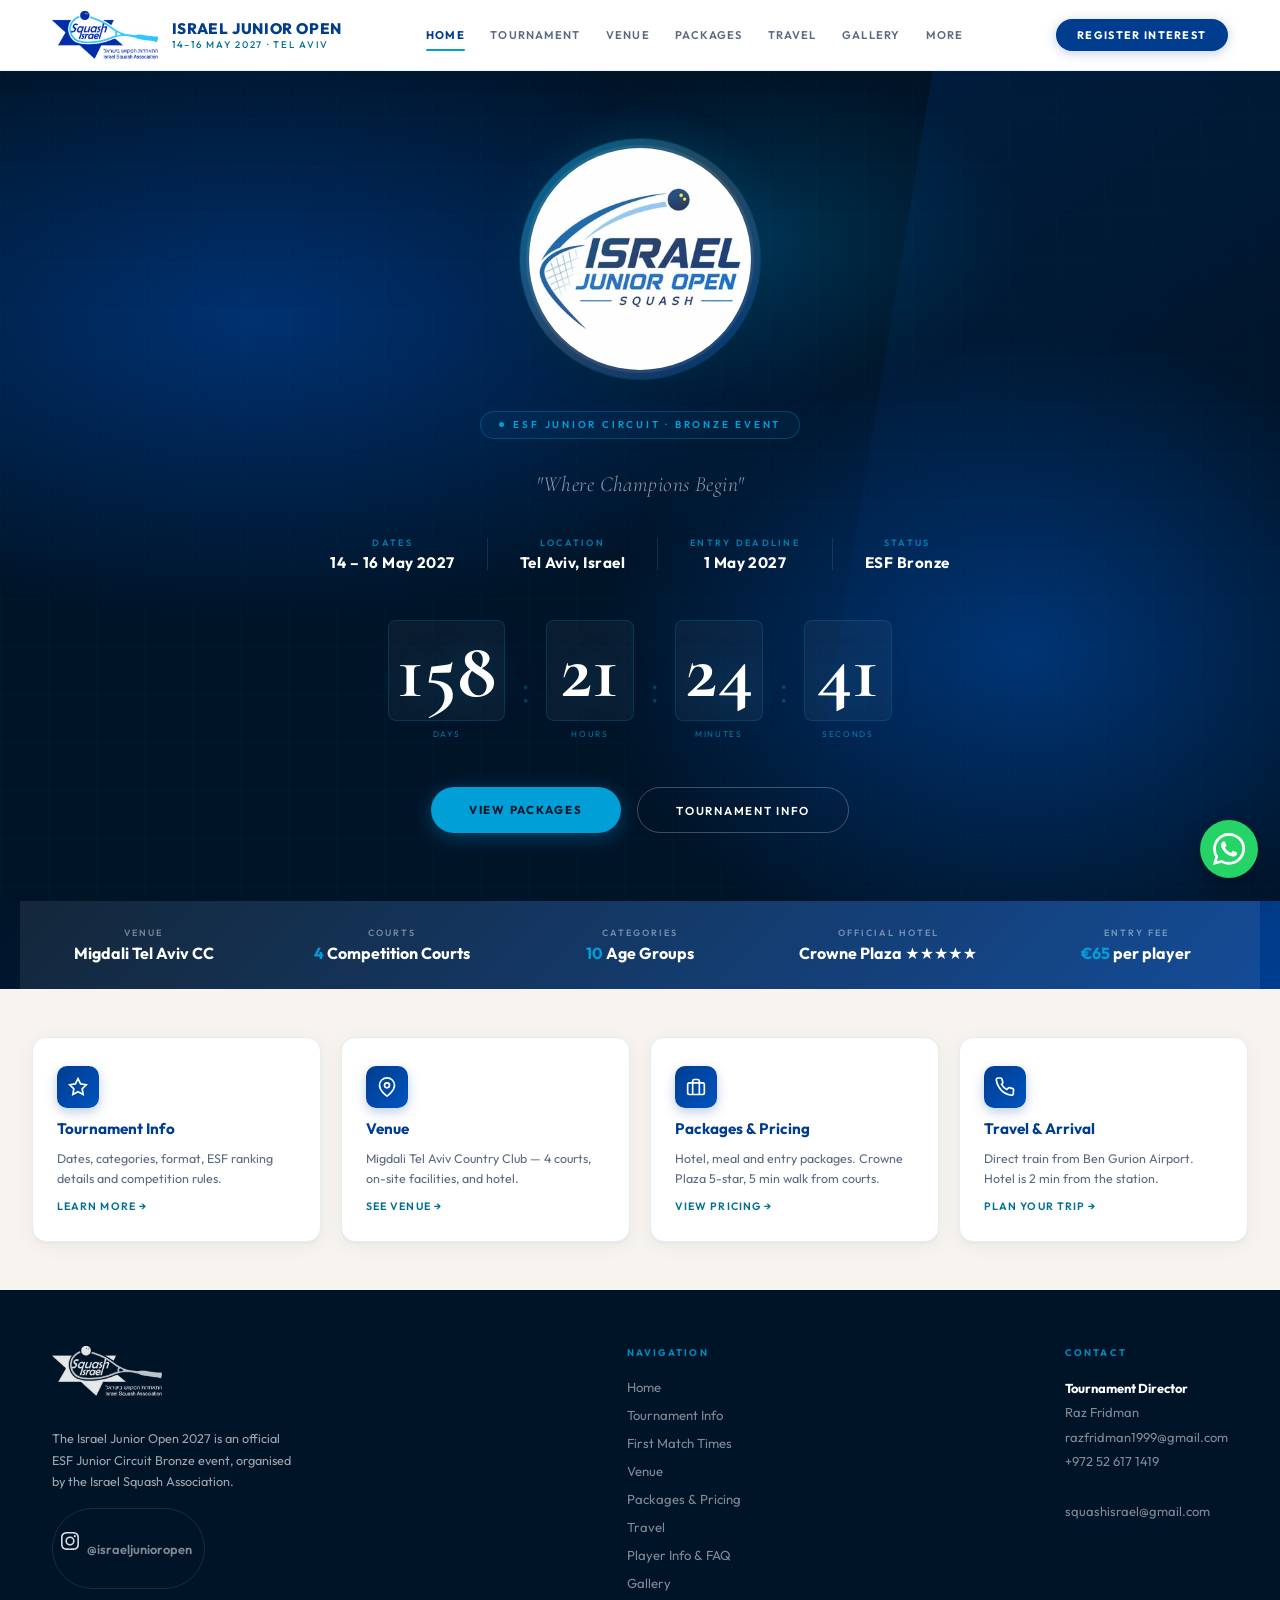
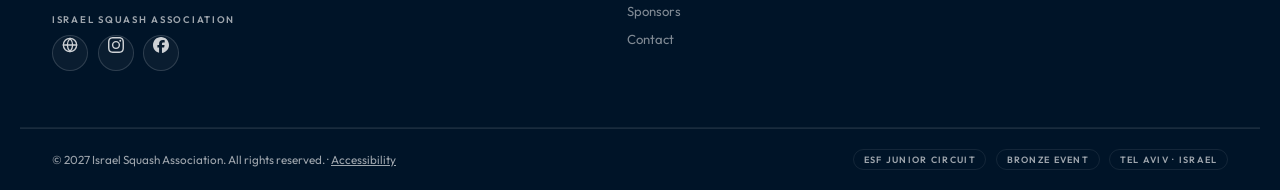
==== index.html @ e083917a "International SEO: canonical, hreflang, per-page meta descriptions, SportsEvent JSON-LD, clean sitem" ====
<!DOCTYPE html>
<html lang="en">
<head>
<meta charset="UTF-8">
<meta name="viewport" content="width=device-width, initial-scale=1.0">
<title>Israel Junior Open 2027 — ESF Junior Circuit Bronze · Tel Aviv</title>
<link rel="icon" href="favicon.ico" sizes="any">
<link rel="apple-touch-icon" href="img/apple-touch-icon.png">
<link rel="manifest" href="site.webmanifest">
<meta name="theme-color" content="#001428">
<meta property="og:type" content="website">
<meta property="og:title" content="Israel Junior Open 2027 — ESF Junior Circuit Bronze · Tel Aviv">
<meta property="og:description" content="Official website of the Israel Junior Open 2027, an ESF Junior Circuit Bronze event. 14-16 May 2027, Tel Aviv, Israel. 10 age categories, ESF Junior Circuit Bronze.">
<meta property="og:image" content="https://israeljunioropen.pages.dev/img/og-image.jpg">
<meta property="og:image:width" content="1200">
<meta property="og:image:height" content="630">
<meta name="twitter:image" content="https://israeljunioropen.pages.dev/img/og-image.jpg">
<meta property="og:url" content="https://israeljunioropen.pages.dev/">
<meta name="twitter:card" content="summary_large_image">
<meta name="description" content="Israel Junior Open 2027 - an ESF Junior Circuit Bronze squash tournament for boys and girls U11-U19, 14-16 May 2027 in Tel Aviv, Israel. Dates, venue, packages and travel info.">
<link rel="canonical" href="https://israeljunioropen.pages.dev/">
<link rel="alternate" hreflang="en" href="https://israeljunioropen.pages.dev/">
<link rel="alternate" hreflang="x-default" href="https://israeljunioropen.pages.dev/">
<link rel="stylesheet" href="css/style.css">
<script type="application/ld+json">
{
  "@context": "https://schema.org",
  "@type": "SportsEvent",
  "name": "Israel Junior Open 2027",
  "description": "ESF Junior Circuit Bronze junior squash tournament for boys and girls U11-U19.",
  "sport": "Squash",
  "startDate": "2027-05-14",
  "endDate": "2027-05-16",
  "eventStatus": "https://schema.org/EventScheduled",
  "eventAttendanceMode": "https://schema.org/OfflineEventAttendanceMode",
  "image": "https://israeljunioropen.pages.dev/img/og-image.jpg",
  "url": "https://israeljunioropen.pages.dev/",
  "location": {
    "@type": "Place",
    "name": "Migdali Tel Aviv Country Club",
    "address": {
      "@type": "PostalAddress",
      "streetAddress": "Nahalat Yitzhak St 18",
      "addressLocality": "Tel Aviv-Yafo",
      "addressCountry": "IL"
    }
  },
  "organizer": {
    "@type": "SportsOrganization",
    "name": "Israel Squash Association",
    "url": "https://www.squashisrael.co.il/"
  },
  "offers": {
    "@type": "Offer",
    "price": "65",
    "priceCurrency": "EUR",
    "availability": "https://schema.org/PreOrder",
    "url": "https://europeansquash.com/event/israel-junior-open-2027/"
  }
}
</script>
</head>
<body>

<header>
  <div class="header-inner">
    <a href="index.html" class="header-logo">
      <img src="img/logo.jpg" alt="Israel Squash Association">
      <div class="header-logo-text">
        <div class="name">Israel Junior Open</div>
        <div class="sub">14–16 May 2027 · Tel Aviv</div>
      </div>
    </a>
    <nav>
      <ul>
        <li><a href="index.html">Home</a></li>
        <li class="has-dropdown"><a href="tournament.html">Tournament</a>
          <ul>
            <li><a href="tournament.html">Tournament Info</a></li>
            <li><a href="schedule.html">First Match Times</a></li>
            <li><a href="playerinfo.html">Player Info & FAQ</a></li>
          </ul>
        </li>
        <li><a href="venue.html">Venue</a></li>
        <li><a href="packages.html">Packages</a></li>
        <li class="has-dropdown"><a href="travel.html">Travel</a>
          <ul>
            <li><a href="travel.html">Travel & Arrival</a></li>
            <li><a href="telaviv.html">About Tel Aviv</a></li>
          </ul>
        </li>
        <li><a href="gallery.html">Gallery</a></li>
        <li class="has-dropdown"><a href="contact.html">More</a>
          <ul>
            <li><a href="sponsors.html">Sponsors & Partners</a></li>
            <li><a href="contact.html">Contact</a></li>
          </ul>
        </li>
      </ul>
      <button class="nav-toggle" aria-label="Toggle navigation">
        <span></span><span></span><span></span>
      </button>
    </nav>
    <a href="contact.html" class="nav-cta">Register Interest</a>
  </div>
</header>

<!-- HERO -->
<section class="home-hero">
  <div class="home-hero-pattern"></div>
  <div class="home-hero-glow"></div>
  <div class="home-hero-content">
    <div class="hero-tournament-logo">
      <div class="hero-logo-ring">
        <img src="img/instagram-profile.jpg" alt="Israel Junior Open 2027" width="240" height="240">
      </div>
    </div>
    <h1 class="sr-only">Israel Junior Open 2027 — ESF Junior Circuit Bronze squash tournament, 14–16 May 2027, Tel Aviv</h1>
    <div class="home-hero-esf">ESF Junior Circuit · Bronze Event</div>
    <p class="home-hero-tagline">"Where Champions Begin"</p>

    <div class="home-hero-meta">
      <div class="hm-item">
        <span class="hm-label">Dates</span>
        <span class="hm-value">14 – 16 May 2027</span>
      </div>
      <div class="hm-div"></div>
      <div class="hm-item">
        <span class="hm-label">Location</span>
        <span class="hm-value">Tel Aviv, Israel</span>
      </div>
      <div class="hm-div"></div>
      <div class="hm-item">
        <span class="hm-label">Entry Deadline</span>
        <span class="hm-value">1 May 2027</span>
      </div>
      <div class="hm-div"></div>
      <div class="hm-item">
        <span class="hm-label">Status</span>
        <span class="hm-value">ESF Bronze</span>
      </div>
    </div>

    <div class="countdown" id="countdown">
      <div class="cd-unit"><span class="cd-num" id="cd-days">000</span><span class="cd-label">Days</span></div>
      <div class="cd-sep">:</div>
      <div class="cd-unit"><span class="cd-num" id="cd-hours">00</span><span class="cd-label">Hours</span></div>
      <div class="cd-sep">:</div>
      <div class="cd-unit"><span class="cd-num" id="cd-mins">00</span><span class="cd-label">Minutes</span></div>
      <div class="cd-sep">:</div>
      <div class="cd-unit"><span class="cd-num" id="cd-secs">00</span><span class="cd-label">Seconds</span></div>
    </div>

    <div class="home-hero-actions">
      <a href="packages.html" class="btn btn-primary">View Packages</a>
      <a href="tournament.html" class="btn btn-outline">Tournament Info</a>
    </div>

  </div>
</section>

<!-- INFO STRIP -->
<div class="home-strip">
  <div class="home-strip-inner">
    <div class="strip-item">
      <div class="strip-item-label">Venue</div>
      <div class="strip-item-value">Migdali Tel Aviv CC</div>
    </div>
    <div class="strip-item">
      <div class="strip-item-label">Courts</div>
      <div class="strip-item-value"><span class="accent">4</span> Competition Courts</div>
    </div>
    <div class="strip-item">
      <div class="strip-item-label">Categories</div>
      <div class="strip-item-value"><span class="accent">10</span> Age Groups</div>
    </div>
    <div class="strip-item">
      <div class="strip-item-label">Official Hotel</div>
      <div class="strip-item-value">Crowne Plaza ★★★★★</div>
    </div>
    <div class="strip-item">
      <div class="strip-item-label">Entry Fee</div>
      <div class="strip-item-value"><span class="accent">€65</span> per player</div>
    </div>
  </div>
</div>

<!-- QUICK LINKS -->
<div class="home-quicklinks">
  <div class="quicklinks-grid">
    <a href="tournament.html" class="ql-card">
      <div class="ql-icon">
        <svg viewBox="0 0 24 24" fill="none" stroke="currentColor" stroke-width="2"><path d="M12 2l3.09 6.26L22 9.27l-5 4.87 1.18 6.88L12 17.77l-6.18 3.25L7 14.14 2 9.27l6.91-1.01L12 2z"/></svg>
      </div>
      <div class="ql-title">Tournament Info</div>
      <div class="ql-desc">Dates, categories, format, ESF ranking details and competition rules.</div>
      <div class="ql-arrow">Learn more →</div>
    </a>
    <a href="venue.html" class="ql-card">
      <div class="ql-icon">
        <svg viewBox="0 0 24 24" fill="none" stroke="currentColor" stroke-width="2"><path d="M21 10c0 7-9 13-9 13s-9-6-9-13a9 9 0 0 1 18 0z"/><circle cx="12" cy="10" r="3"/></svg>
      </div>
      <div class="ql-title">Venue</div>
      <div class="ql-desc">Migdali Tel Aviv Country Club — 4 courts, on-site facilities, and hotel.</div>
      <div class="ql-arrow">See venue →</div>
    </a>
    <a href="packages.html" class="ql-card">
      <div class="ql-icon">
        <svg viewBox="0 0 24 24" fill="none" stroke="currentColor" stroke-width="2"><rect x="2" y="7" width="20" height="14" rx="2"/><path d="M16 21V5a2 2 0 0 0-2-2h-4a2 2 0 0 0-2 2v16"/></svg>
      </div>
      <div class="ql-title">Packages & Pricing</div>
      <div class="ql-desc">Hotel, meal and entry packages. Crowne Plaza 5-star, 5 min walk from courts.</div>
      <div class="ql-arrow">View pricing →</div>
    </a>
    <a href="travel.html" class="ql-card">
      <div class="ql-icon">
        <svg viewBox="0 0 24 24" fill="none" stroke="currentColor" stroke-width="2"><path d="M22 16.92v3a2 2 0 0 1-2.18 2 19.79 19.79 0 0 1-8.63-3.07A19.5 19.5 0 0 1 4.62 12 19.79 19.79 0 0 1 1.56 3.4 2 2 0 0 1 3.53 1.22h3a2 2 0 0 1 2 1.72c.127.96.361 1.903.7 2.81a2 2 0 0 1-.45 2.11L7.91 8.77a16 16 0 0 0 6.29 6.29l1.61-1.61a2 2 0 0 1 2.11-.45c.907.339 1.85.573 2.81.7A2 2 0 0 1 22 16.92z"/></svg>
      </div>
      <div class="ql-title">Travel & Arrival</div>
      <div class="ql-desc">Direct train from Ben Gurion Airport. Hotel is 2 min from the station.</div>
      <div class="ql-arrow">Plan your trip →</div>
    </a>
  </div>
</div>

<footer>
  <div class="footer-top">
    <div class="footer-brand">
      <div class="footer-logos">
        <img src="img/logo-white.png" alt="Israel Squash Association">
      </div>
      <p>The Israel Junior Open 2027 is an official ESF Junior Circuit Bronze event, organised by the Israel Squash Association.</p>
      <div class="footer-social">
        <a href="https://www.instagram.com/israeljunioropen/" target="_blank" rel="noopener" class="footer-social-link" aria-label="Israel Junior Open on Instagram">
          <img src="img/instagram.svg" alt="Instagram" width="18" height="18">
          @israeljunioropen
        </a>
      </div>
      <div class="footer-fed">
        <span class="footer-fed-label">Israel Squash Association</span>
        <div class="footer-fed-links">
          <a href="https://www.squashisrael.co.il/" target="_blank" rel="noopener" aria-label="Israel Squash Association website"><img src="img/globe.svg" alt="Website" width="16" height="16"></a>
          <a href="https://www.instagram.com/squashisrael/" target="_blank" rel="noopener" aria-label="Israel Squash Association on Instagram"><img src="img/instagram.svg" alt="Instagram" width="16" height="16"></a>
          <a href="https://www.facebook.com/IsraelSquashOfficial/" target="_blank" rel="noopener" aria-label="Israel Squash Association on Facebook"><img src="img/facebook.svg" alt="Facebook" width="16" height="16"></a>
        </div>
      </div>
    </div>
    <div class="footer-links">
      <h4>Navigation</h4>
      <ul>
        <li><a href="index.html">Home</a></li>
        <li><a href="tournament.html">Tournament Info</a></li>
        <li><a href="schedule.html">First Match Times</a></li>
        <li><a href="venue.html">Venue</a></li>
        <li><a href="packages.html">Packages & Pricing</a></li>
        <li><a href="travel.html">Travel</a></li>
        <li><a href="playerinfo.html">Player Info & FAQ</a></li>
        <li><a href="gallery.html">Gallery</a></li>
        <li><a href="sponsors.html">Sponsors</a></li>
        <li><a href="contact.html">Contact</a></li>
      </ul>
    </div>
    <div class="footer-contact">
      <h4>Contact</h4>
      <p>
        <strong style="color:#fff">Tournament Director</strong><br>
        Raz Fridman<br>
        <a href="mailto:razfridman1999@gmail.com">razfridman1999@gmail.com</a><br>
        <a href="tel:+972526171419">+972 52 617 1419</a><br><br>
        <a href="mailto:squashisrael@gmail.com">squashisrael@gmail.com</a>
      </p>
    </div>
  </div>
  <div class="footer-bottom" style="border-top:1px solid rgba(255,255,255,0.1);padding:1.25rem 2rem;display:flex;align-items:center;justify-content:space-between;flex-wrap:wrap;gap:1rem;">
    <div class="footer-copy">© 2027 Israel Squash Association. All rights reserved. · <a href="accessibility.html" style="color:inherit;text-decoration:underline;">Accessibility</a></div>
    <div class="footer-badges">
      <div class="footer-bdg">ESF Junior Circuit</div>
      <div class="footer-bdg">Bronze Event</div>
      <div class="footer-bdg">Tel Aviv · Israel</div>
    </div>
  </div>
</footer>

<script src="js/main.js"></script>
<a href="https://wa.me/972526171419?text=Hi!%20I%20have%20a%20question%20about%20the%20Israel%20Junior%20Open%202027" class="wa-float" target="_blank" rel="noopener" aria-label="Chat with us on WhatsApp">
  <img src="img/whatsapp.svg" alt="WhatsApp" width="32" height="32">
</a>
</body>
</html>
---- css/style.css ----
@import url('https://fonts.googleapis.com/css2?family=Cormorant+Garamond:ital,wght@0,300;0,400;0,600;0,700;1,300;1,400;1,600&family=Outfit:wght@300;400;500;600;700;800&display=swap');

/* Visually hidden but available to screen readers / search engines */
.sr-only { position: absolute; width: 1px; height: 1px; padding: 0; margin: -1px; overflow: hidden; clip: rect(0,0,0,0); white-space: nowrap; border: 0; }

/* Floating WhatsApp button */
.wa-float {
  position: fixed; bottom: 22px; right: 22px; z-index: 900;
  width: 58px; height: 58px; border-radius: 50%;
  background: #25D366;
  display: flex; align-items: center; justify-content: center;
  box-shadow: 0 6px 20px rgba(0,0,0,0.28), 0 0 0 0 rgba(37,211,102,0.6);
  animation: waPulse 2.4s ease-out infinite;
  transition: transform 0.2s ease, box-shadow 0.2s ease;
}
.wa-float:hover { transform: scale(1.08); animation-play-state: paused; box-shadow: 0 10px 28px rgba(0,0,0,0.35); }
.wa-float img { width: 32px; height: 32px; display: block; }
@keyframes waPulse {
  0%   { box-shadow: 0 6px 20px rgba(0,0,0,0.28), 0 0 0 0 rgba(37,211,102,0.55); }
  70%  { box-shadow: 0 6px 20px rgba(0,0,0,0.28), 0 0 0 16px rgba(37,211,102,0); }
  100% { box-shadow: 0 6px 20px rgba(0,0,0,0.28), 0 0 0 0 rgba(37,211,102,0); }
}
@media (max-width: 768px) {
  .wa-float { width: 52px; height: 52px; bottom: 16px; right: 16px; }
  .wa-float img { width: 28px; height: 28px; }
}
@media (prefers-reduced-motion: reduce) { .wa-float { animation: none; } }

:root {
  --navy:        #001428;
  --blue:        #003d8f;
  --blue-mid:    #0054c0;
  --blue-bright: #1a6fdc;
  --cyan:        #009fd8;
  --cyan-light:  #dff0fa;
  --cyan-pale:   #f0f8ff;
  --gold:        #c8951a;
  --gold-light:  #f5d88a;
  --white:       #ffffff;
  --cream:       #f7f4ef;
  --off-white:   #f3f6fb;
  --gray-light:  #e4ecf5;
  --gray:        #5b6a80;
  --text:        #0c1e38;
  --display:     'Cormorant Garamond', Georgia, serif;
  --ui:          'Outfit', system-ui, sans-serif;
}

*, *::before, *::after { box-sizing: border-box; margin: 0; padding: 0; }
html { scroll-behavior: smooth; font-size: 16px; }
body {
  font-family: var(--ui);
  background: var(--white);
  color: var(--text);
  overflow-x: hidden;
  -webkit-font-smoothing: antialiased;
}

/* ── HEADER / NAV ──────────────────────────────────────────────── */
header {
  position: sticky; top: 0; z-index: 100;
  background: rgba(255,255,255,0.92);
  backdrop-filter: blur(16px) saturate(180%);
  -webkit-backdrop-filter: blur(16px) saturate(180%);
  border-bottom: 1px solid rgba(0,61,143,0.08);
  box-shadow: 0 1px 0 rgba(0,61,143,0.06), 0 4px 24px rgba(0,20,40,0.06);
  transition: background 0.3s, box-shadow 0.3s;
}
header.scrolled {
  background: rgba(255,255,255,0.97);
  box-shadow: 0 1px 0 rgba(0,61,143,0.1), 0 8px 32px rgba(0,20,40,0.1);
}
.header-inner {
  max-width: 1240px; margin: 0 auto;
  padding: 0 2rem;
  display: flex; align-items: center; justify-content: space-between;
  height: 70px;
}
.header-logo {
  display: flex; align-items: center; gap: 0.875rem; text-decoration: none;
  transition: opacity 0.2s;
}
.header-logo:hover { opacity: 0.85; }
.header-logo img { height: 48px; width: auto; }
.header-logo-text .name {
  font-family: var(--ui);
  font-size: 0.95rem; font-weight: 800; letter-spacing: 0.04em;
  color: var(--blue); text-transform: uppercase; line-height: 1.15;
}
.header-logo-text .sub {
  font-size: 0.6rem; font-weight: 500; letter-spacing: 0.18em;
  color: var(--cyan); text-transform: uppercase;
}
nav ul {
  list-style: none; display: flex; gap: 0; align-items: center;
}
nav ul li a {
  display: block; position: relative;
  font-size: 0.7rem; font-weight: 600; letter-spacing: 0.1em;
  text-transform: uppercase; text-decoration: none;
  color: var(--gray); padding: 0.5rem 0.8rem;
  transition: color 0.2s;
}
nav ul li a::after {
  content: ''; position: absolute; bottom: -1px; left: 0.8rem; right: 0.8rem;
  height: 2px; background: var(--cyan); border-radius: 2px;
  transform: scaleX(0); transform-origin: center; transition: transform 0.25s ease;
}
nav ul li a:hover { color: var(--blue); }
nav ul li a:hover::after, nav ul li a.active::after { transform: scaleX(1); }
nav ul li a.active { color: var(--blue); font-weight: 700; }

.nav-cta {
  font-size: 0.68rem; font-weight: 700; letter-spacing: 0.12em;
  text-transform: uppercase; text-decoration: none;
  background: var(--blue); color: var(--white);
  padding: 0.55rem 1.35rem; border-radius: 100px;
  transition: background 0.2s, transform 0.15s, box-shadow 0.2s;
  box-shadow: 0 2px 12px rgba(0,61,143,0.25);
  white-space: nowrap; margin-left: 0.5rem;
}
.nav-cta:hover {
  background: var(--blue-mid);
  transform: translateY(-1px);
  box-shadow: 0 4px 18px rgba(0,61,143,0.35);
}

/* Dropdown nav */
nav ul li { position: relative; }
nav ul li:hover > ul, nav ul li:focus-within > ul { display: flex; }
nav ul li > ul {
  display: none; flex-direction: column; gap: 0;
  position: absolute; top: 100%; left: 0; min-width: 220px;
  background: var(--white);
  box-shadow: 0 8px 40px rgba(0,20,40,0.14), 0 1px 0 rgba(0,61,143,0.06);
  border-radius: 10px; border-top: 3px solid var(--cyan);
  z-index: 200; padding: 0.5rem 0;
  margin-top: 8px;
  animation: dropIn 0.18s ease both;
}
/* Invisible bridge keeps :hover continuous across the 8px visual gap */
.has-dropdown > a::before {
  content: ''; position: absolute; left: 0; right: 0; top: 100%;
  height: 10px;
}
@keyframes dropIn {
  from { opacity: 0; transform: translateY(-6px); }
  to   { opacity: 1; transform: translateY(0); }
}
nav ul li > ul li a {
  display: block; padding: 0.65rem 1.25rem; font-size: 0.73rem;
  border-radius: 0; white-space: nowrap; color: var(--gray);
  letter-spacing: 0.05em;
}
nav ul li > ul li a::after { display: none; }
nav ul li > ul li a:hover { background: var(--cyan-pale); color: var(--blue); }
.has-dropdown > a::after { content: ' ▾'; font-size: 0.55rem; opacity: 0.7; }

/* Mobile nav toggle */
.nav-toggle { display: none; cursor: pointer; flex-direction: column; gap: 5px; padding: 4px; }
.nav-toggle span { display: block; width: 22px; height: 2px; background: var(--blue); border-radius: 2px; transition: all 0.3s; }

/* ── PAGE HERO ──────────────────────────────────────────────────── */
.page-hero {
  background: linear-gradient(140deg, var(--navy) 0%, var(--blue) 55%, var(--blue-mid) 100%);
  padding: 3.5rem 2rem 3rem;
  position: relative; overflow: hidden;
}
.page-hero::before {
  content: '';
  position: absolute; top: -60%; right: -5%;
  width: 700px; height: 700px; border-radius: 50%;
  background: radial-gradient(circle, rgba(0,159,216,0.14) 0%, transparent 65%);
  pointer-events: none;
}
.page-hero::after {
  content: '';
  position: absolute; bottom: 0; left: 0; right: 0;
  height: 3px;
  background: linear-gradient(90deg, transparent, var(--cyan), rgba(255,255,255,0.4), var(--cyan), transparent);
}
.page-hero-inner {
  max-width: 1240px; margin: 0 auto;
  display: flex; align-items: flex-end; justify-content: space-between;
  gap: 2rem; flex-wrap: wrap;
}
.page-hero-eyebrow {
  font-size: 0.62rem; font-weight: 600; letter-spacing: 0.3em;
  text-transform: uppercase; color: var(--cyan);
  margin-bottom: 0.6rem;
  display: flex; align-items: center; gap: 0.6rem; opacity: 0.9;
}
.page-hero-eyebrow::before { content: ''; width: 18px; height: 1px; background: var(--cyan); }
.page-hero h1 {
  font-family: var(--display);
  font-size: clamp(2.2rem, 4.5vw, 3.4rem);
  font-weight: 700; color: var(--white); line-height: 1.05; letter-spacing: -0.01em;
}
.page-hero-meta { display: flex; gap: 0.75rem; flex-wrap: wrap; }
.page-hero-badge {
  background: rgba(255,255,255,0.1); border: 1px solid rgba(255,255,255,0.18);
  padding: 0.35rem 0.85rem; color: rgba(255,255,255,0.82);
  font-size: 0.7rem; font-weight: 500; letter-spacing: 0.06em;
  border-radius: 100px; backdrop-filter: blur(6px);
}
.page-hero-badge strong { color: var(--white); font-weight: 700; }

/* ── HOME HERO ──────────────────────────────────────────────────── */
.home-hero {
  min-height: calc(100vh - 70px);
  background: var(--navy);
  display: flex; align-items: center; justify-content: center;
  position: relative; overflow: hidden; text-align: center;
}

/* Mesh gradient background */
.home-hero::before {
  content: '';
  position: absolute; inset: 0;
  background:
    radial-gradient(ellipse 80% 60% at 20% 30%, rgba(0,61,143,0.7) 0%, transparent 60%),
    radial-gradient(ellipse 60% 70% at 80% 70%, rgba(0,84,192,0.5) 0%, transparent 55%),
    radial-gradient(ellipse 40% 40% at 60% 20%, rgba(0,159,216,0.2) 0%, transparent 50%);
  pointer-events: none;
}

.home-hero-pattern {
  position: absolute; inset: 0; opacity: 0.025;
  background-image:
    linear-gradient(rgba(0,159,216,1) 1px, transparent 1px),
    linear-gradient(90deg, rgba(0,159,216,1) 1px, transparent 1px);
  background-size: 48px 48px;
}

/* Diagonal accent */
.home-hero-glow {
  position: absolute; top: -20%; right: -10%;
  width: 50vw; height: 140%;
  background: linear-gradient(145deg, rgba(0,84,192,0.2) 0%, transparent 60%);
  clip-path: polygon(30% 0%, 100% 0%, 100% 100%, 0% 100%);
  pointer-events: none;
}

.home-hero-content {
  position: relative; z-index: 2; padding: 2rem;
  animation: heroReveal 1s cubic-bezier(0.16,1,0.3,1) both;
}
@keyframes heroReveal {
  from { opacity: 0; transform: translateY(32px); }
  to   { opacity: 1; transform: translateY(0); }
}

.home-hero-esf {
  display: inline-flex; align-items: center; gap: 0.6rem;
  font-size: 0.62rem; font-weight: 600; letter-spacing: 0.28em; text-transform: uppercase;
  color: var(--cyan); border: 1px solid rgba(0,159,216,0.3);
  padding: 0.4rem 1.1rem; border-radius: 100px; margin-bottom: 2rem;
  background: rgba(0,159,216,0.06);
}
.home-hero-esf::before { content: ''; width: 5px; height: 5px; border-radius: 50%; background: var(--cyan); }

.home-hero h1 {
  font-family: var(--display);
  font-size: clamp(3.5rem, 10vw, 8rem);
  font-weight: 700; color: var(--white);
  line-height: 0.92; letter-spacing: -0.02em;
  margin-bottom: 0.4rem;
}
.home-hero h1 em { color: var(--cyan); font-style: italic; }

.home-hero-year {
  font-family: var(--ui);
  font-size: clamp(0.9rem, 2vw, 1.1rem); font-weight: 300;
  letter-spacing: 0.55em; color: rgba(255,255,255,0.28);
  text-transform: uppercase; margin-bottom: 1.25rem;
}

.home-hero-tagline {
  font-family: var(--display);
  font-size: clamp(1rem, 2.2vw, 1.35rem);
  font-style: italic; font-weight: 300;
  color: rgba(255,255,255,0.55); margin-bottom: 2.5rem;
  letter-spacing: 0.02em;
}

.home-hero-meta {
  display: flex; align-items: center; justify-content: center;
  gap: 2rem; flex-wrap: wrap; margin-bottom: 3rem;
}
.hm-item { text-align: center; }
.hm-label {
  font-size: 0.57rem; font-weight: 600; letter-spacing: 0.25em; text-transform: uppercase;
  color: var(--cyan); opacity: 0.75; display: block; margin-bottom: 0.3rem;
}
.hm-value {
  font-family: var(--ui); font-size: 0.95rem; font-weight: 700;
  color: var(--white); letter-spacing: 0.03em;
}
.hm-div { width: 1px; height: 32px; background: rgba(255,255,255,0.1); }

/* Countdown */
.countdown {
  display: flex; gap: 1rem; justify-content: center; margin-bottom: 3rem; align-items: flex-end;
}
.cd-unit { text-align: center; }
.cd-num {
  font-family: var(--display);
  font-size: clamp(3rem, 7vw, 5rem);
  font-weight: 700; color: var(--white); line-height: 1;
  background: rgba(255,255,255,0.04);
  border: 1px solid rgba(0,159,216,0.2);
  border-radius: 8px;
  min-width: 88px; padding: 0.6rem 0.5rem;
  display: block;
  text-shadow: 0 0 40px rgba(0,159,216,0.3);
}
.cd-label {
  font-size: 0.52rem; letter-spacing: 0.2em; text-transform: uppercase;
  color: var(--cyan); margin-top: 0.5rem; opacity: 0.7; display: block;
}
.cd-sep {
  font-family: var(--display); font-size: 3rem; font-weight: 300;
  color: rgba(0,159,216,0.3); padding-bottom: 1.8rem; line-height: 1;
}
.home-hero-actions {
  display: flex; gap: 1rem; justify-content: center; flex-wrap: wrap;
}

/* ── BUTTONS ─────────────────────────────────────────────────────── */
.btn { display: inline-block; text-decoration: none; transition: all 0.22s; position: relative; overflow: hidden; }

.btn-primary {
  font-size: 0.72rem; font-weight: 700; letter-spacing: 0.15em; text-transform: uppercase;
  background: var(--cyan); color: var(--navy);
  padding: 0.9rem 2.4rem; border-radius: 100px;
  box-shadow: 0 4px 20px rgba(0,159,216,0.35);
}
.btn-primary::before {
  content: ''; position: absolute; inset: 0; border-radius: 100px;
  background: rgba(255,255,255,0.15);
  transform: scaleX(0); transform-origin: left; transition: transform 0.25s ease;
}
.btn-primary:hover { transform: translateY(-2px); box-shadow: 0 8px 28px rgba(0,159,216,0.45); }
.btn-primary:hover::before { transform: scaleX(1); }

.btn-outline {
  font-size: 0.72rem; font-weight: 600; letter-spacing: 0.15em; text-transform: uppercase;
  border: 1.5px solid rgba(255,255,255,0.25); color: var(--white);
  padding: 0.9rem 2.4rem; border-radius: 100px;
  backdrop-filter: blur(4px);
}
.btn-outline:hover { border-color: var(--cyan); color: var(--cyan); transform: translateY(-2px); }

/* ── HOME STRIPS ─────────────────────────────────────────────────── */
.home-quicklinks {
  background: var(--cream); padding: 3rem 2rem;
}
.quicklinks-grid {
  max-width: 1240px; margin: 0 auto;
  display: grid; grid-template-columns: repeat(4, 1fr); gap: 1.25rem;
}
.ql-card {
  background: var(--white); padding: 1.75rem 1.5rem;
  text-decoration: none; border-radius: 14px;
  border: 1px solid var(--gray-light);
  box-shadow: 0 2px 0 rgba(0,61,143,0.03), 0 4px 20px rgba(0,20,40,0.05);
  transition: all 0.25s;
  display: flex; flex-direction: column; gap: 0.7rem;
  position: relative; overflow: hidden;
}
.ql-card::before {
  content: '';
  position: absolute; top: 0; left: 0; right: 0; height: 3px;
  background: linear-gradient(90deg, var(--cyan), var(--blue-bright));
  transform: scaleX(0); transform-origin: left; transition: transform 0.3s ease;
}
.ql-card:hover {
  transform: translateY(-4px);
  box-shadow: 0 16px 40px rgba(0,20,40,0.1), 0 1px 0 rgba(0,61,143,0.06);
  border-color: var(--cyan-light);
}
.ql-card:hover::before { transform: scaleX(1); }
.ql-icon {
  width: 42px; height: 42px;
  background: linear-gradient(135deg, var(--blue), var(--blue-mid));
  color: var(--white); display: flex; align-items: center; justify-content: center;
  border-radius: 10px;
  box-shadow: 0 4px 12px rgba(0,61,143,0.25);
}
.ql-icon svg { width: 20px; height: 20px; }
.ql-title { font-family: var(--ui); font-size: 0.95rem; font-weight: 700; color: var(--blue); }
.ql-desc { font-size: 0.78rem; font-weight: 400; color: var(--gray); line-height: 1.55; }
.ql-arrow { font-size: 0.67rem; font-weight: 600; letter-spacing: 0.1em; color: var(--cyan); text-transform: uppercase; margin-top: auto; }

.home-strip {
  background: linear-gradient(135deg, var(--navy) 0%, var(--blue) 100%);
  padding: 0;
}
.home-strip-inner {
  max-width: 1240px; margin: 0 auto;
  display: grid; grid-template-columns: repeat(5, 1fr);
  gap: 1px; background: rgba(255,255,255,0.08);
}
.strip-item {
  background: transparent; padding: 1.6rem 1.5rem; text-align: center;
  transition: background 0.2s;
}
.strip-item:hover { background: rgba(255,255,255,0.04); }
.strip-item-label {
  font-size: 0.57rem; font-weight: 600; letter-spacing: 0.22em; text-transform: uppercase;
  color: rgba(255,255,255,0.42); margin-bottom: 0.35rem;
}
.strip-item-value {
  font-family: var(--ui); font-size: 1rem; font-weight: 700; color: var(--white);
}
.strip-item-value .accent { color: var(--cyan); }

/* ── MAIN CONTENT ─────────────────────────────────────────────────── */
main { min-height: 60vh; }
.content-wrap {
  max-width: 1240px; margin: 0 auto; padding: 4.5rem 2rem;
}
.section-divider {
  border: none; border-top: 1px solid var(--gray-light); margin: 3.5rem 0;
}

.sec-header { margin-bottom: 2.5rem; }
.sec-eyebrow {
  font-size: 0.62rem; font-weight: 700; letter-spacing: 0.3em; text-transform: uppercase;
  color: var(--cyan); margin-bottom: 0.5rem;
  display: flex; align-items: center; gap: 0.6rem;
}
.sec-eyebrow::before { content: ''; width: 16px; height: 2px; background: var(--cyan); border-radius: 2px; }
.sec-title {
  font-family: var(--display);
  font-size: clamp(1.8rem, 3.5vw, 2.6rem); font-weight: 700;
  color: var(--blue); line-height: 1.1; letter-spacing: -0.01em;
}
.sec-subtitle {
  margin-top: 0.6rem; font-size: 0.88rem; font-weight: 400;
  color: var(--gray); line-height: 1.75; max-width: 560px;
}

/* ── CARDS ────────────────────────────────────────────────────────── */
.cards-grid { display: grid; gap: 1.25rem; }
.cards-grid-2 { grid-template-columns: repeat(2, 1fr); }
.cards-grid-3 { grid-template-columns: repeat(3, 1fr); }
.cards-grid-4 { grid-template-columns: repeat(4, 1fr); }

.card {
  background: var(--white); border-radius: 14px;
  border: 1px solid var(--gray-light);
  padding: 1.75rem;
  box-shadow: 0 2px 0 rgba(0,61,143,0.02), 0 4px 16px rgba(0,20,40,0.05);
  transition: all 0.25s;
  position: relative; overflow: hidden;
}
.card::after {
  content: '';
  position: absolute; top: 0; right: 0;
  width: 60px; height: 60px;
  background: radial-gradient(circle at top right, rgba(0,159,216,0.07), transparent 70%);
  pointer-events: none;
}
.card:hover {
  box-shadow: 0 12px 32px rgba(0,20,40,0.1);
  transform: translateY(-3px);
  border-color: var(--cyan-light);
}
.card-icon {
  width: 44px; height: 44px; border-radius: 10px;
  background: linear-gradient(135deg, var(--blue), var(--blue-mid));
  color: var(--white);
  display: flex; align-items: center; justify-content: center;
  margin-bottom: 1rem;
  box-shadow: 0 4px 14px rgba(0,61,143,0.25);
}
.card-icon svg { width: 21px; height: 21px; }
.card-label {
  font-size: 0.6rem; font-weight: 700; letter-spacing: 0.22em; text-transform: uppercase;
  color: var(--cyan); margin-bottom: 0.3rem;
}
.card-title {
  font-family: var(--ui); font-size: 1.15rem; font-weight: 700; color: var(--blue);
}
.card-value { font-size: 0.87rem; color: var(--text); line-height: 1.65; margin-top: 0.3rem; }
.card-sub { font-size: 0.76rem; color: var(--gray); margin-top: 0.3rem; }

/* Fact list */
.fact-list { display: flex; flex-direction: column; gap: 1.25rem; }
.fact-item {
  display: flex; gap: 1rem; align-items: flex-start;
  padding-bottom: 1.25rem; border-bottom: 1px solid var(--gray-light);
  transition: background 0.15s;
}
.fact-item:last-child { border-bottom: none; }
.fact-icon {
  width: 38px; height: 38px; flex-shrink: 0; border-radius: 9px;
  background: var(--cyan-light); color: var(--blue);
  display: flex; align-items: center; justify-content: center;
}
.fact-icon svg { width: 17px; height: 17px; }
.fact-label {
  font-size: 0.59rem; font-weight: 700; letter-spacing: 0.22em; text-transform: uppercase;
  color: var(--cyan); margin-bottom: 0.2rem;
}
.fact-value { font-size: 0.875rem; color: var(--text); line-height: 1.5; }

.two-col { display: grid; grid-template-columns: 1fr 1fr; gap: 4rem; align-items: start; }
.three-col { display: grid; grid-template-columns: repeat(3, 1fr); gap: 2rem; }

/* ── CATEGORIES ──────────────────────────────────────────────────── */
.categories-wrap { margin-top: 2.5rem; }
.categories-label {
  font-family: var(--ui); font-size: 1rem; font-weight: 700;
  color: var(--blue); margin-bottom: 0.875rem;
}
.categories-grid { display: grid; grid-template-columns: repeat(5, 1fr); gap: 0.6rem; }
.cat-chip {
  background: var(--blue); color: var(--white);
  font-family: var(--ui); font-size: 0.82rem; font-weight: 600;
  padding: 0.7rem 0.6rem; text-align: center; border-radius: 8px;
  border-left: 3px solid var(--cyan);
  transition: all 0.2s;
  letter-spacing: 0.02em;
}
.cat-chip:hover { background: var(--blue-mid); transform: translateY(-2px); }
.cat-chip.girls { background: var(--blue-mid); border-left-color: #5dc8f5; }
.cat-chip.girls:hover { background: var(--blue-bright); }

/* ── PACKAGES ─────────────────────────────────────────────────────── */
.entry-banner {
  background: linear-gradient(135deg, var(--navy) 0%, var(--blue) 60%, var(--blue-mid) 100%);
  border-radius: 14px; padding: 2rem 2.5rem;
  display: flex; align-items: center; justify-content: space-between;
  gap: 2rem; flex-wrap: wrap; margin-bottom: 2.5rem;
  box-shadow: 0 8px 32px rgba(0,20,40,0.2);
}
.eb-label {
  font-size: 0.62rem; font-weight: 700; letter-spacing: 0.25em; text-transform: uppercase;
  color: var(--cyan); margin-bottom: 0.4rem;
}
.eb-title { font-family: var(--display); font-size: 1.5rem; font-weight: 700; color: var(--white); }
.eb-desc { font-size: 0.8rem; color: rgba(255,255,255,0.55); margin-top: 0.25rem; line-height: 1.6; }
.eb-price {
  font-family: var(--display); font-size: 3.2rem; font-weight: 700;
  color: var(--white); text-align: right; white-space: nowrap; line-height: 1;
}
.eb-price sup { font-size: 1.2rem; font-weight: 500; color: var(--cyan); }

.pkg-grid { display: grid; grid-template-columns: repeat(4, 1fr); gap: 1.1rem; margin-bottom: 1.1rem; }
.pkg-card {
  background: var(--off-white); border-radius: 14px;
  border: 1.5px solid var(--gray-light); padding: 1.75rem 1.5rem;
  display: flex; flex-direction: column; transition: all 0.25s;
  position: relative;
}
.pkg-card:hover {
  border-color: var(--cyan); box-shadow: 0 12px 32px rgba(0,159,216,0.12);
  transform: translateY(-3px);
}
.pkg-card.featured { background: var(--white); border-color: var(--cyan); box-shadow: 0 6px 24px rgba(0,159,216,0.14); }
.pkg-badge {
  position: absolute; top: -12px; left: 50%; transform: translateX(-50%);
  background: linear-gradient(90deg, var(--cyan), var(--blue-bright)); color: var(--white);
  font-size: 0.58rem; font-weight: 700; letter-spacing: 0.15em; text-transform: uppercase;
  padding: 0.22rem 0.85rem; border-radius: 100px; white-space: nowrap;
  box-shadow: 0 2px 10px rgba(0,159,216,0.35);
}
.pkg-type {
  font-size: 0.58rem; font-weight: 700; letter-spacing: 0.25em; text-transform: uppercase;
  color: var(--cyan); margin-bottom: 0.3rem;
}
.pkg-name {
  font-family: var(--ui); font-size: 1.05rem; font-weight: 800; color: var(--blue);
  margin-bottom: 0.25rem;
}
.pkg-nights { font-size: 0.78rem; color: var(--gray); margin-bottom: 1.25rem; flex: 1; }
.pkg-price {
  font-family: var(--display); font-size: 2.8rem; font-weight: 700;
  color: var(--blue); line-height: 1;
}
.pkg-price sup { font-size: 1rem; font-weight: 500; color: var(--cyan); }
.pkg-per { font-size: 0.7rem; color: var(--gray); margin-bottom: 1.25rem; }
.pkg-includes {
  padding-top: 1.1rem; border-top: 1px solid var(--gray-light);
  font-size: 0.77rem; color: var(--gray); line-height: 1.9;
}
.pkg-includes span { display: block; }
.pkg-includes span::before { content: '✓ '; color: var(--cyan); font-weight: 700; }

.meal-row {
  background: var(--cyan-pale); border: 1.5px solid var(--cyan-light);
  border-radius: 14px; padding: 1.5rem 2rem;
  display: flex; align-items: center; justify-content: space-between; gap: 2rem; flex-wrap: wrap;
  margin-bottom: 1.1rem;
}
.mr-label { font-size: 0.59rem; font-weight: 700; letter-spacing: 0.25em; text-transform: uppercase; color: var(--cyan); margin-bottom: 0.25rem; }
.mr-title { font-family: var(--ui); font-size: 1.05rem; font-weight: 700; color: var(--blue); }
.mr-desc { font-size: 0.8rem; color: var(--gray); margin-top: 0.2rem; }
.mr-price { font-family: var(--display); font-size: 2.4rem; font-weight: 700; color: var(--blue); white-space: nowrap; line-height: 1; }
.mr-price sup { font-size: 0.9rem; color: var(--cyan); font-weight: 500; }

.extras-row {
  background: var(--off-white); border-radius: 10px;
  padding: 1.1rem 1.75rem; display: flex; gap: 2.5rem; flex-wrap: wrap;
  border: 1px solid var(--gray-light);
}
.extra-item { font-size: 0.83rem; color: var(--gray); }
.extra-item strong { color: var(--blue); font-weight: 600; }

.pkg-note {
  margin-top: 1.5rem; font-size: 0.76rem; color: var(--gray); font-style: italic; line-height: 1.7;
  padding: 1rem 1.25rem; border-left: 3px solid var(--cyan-light);
  background: var(--cyan-pale); border-radius: 0 8px 8px 0;
}

/* ── MAP ──────────────────────────────────────────────────────────── */
.map-wrap {
  border-radius: 14px; overflow: hidden;
  box-shadow: 0 4px 24px rgba(0,20,40,0.1);
  border: 1px solid var(--gray-light);
}
.map-wrap iframe { width: 100%; height: 380px; border: none; display: block; }

/* ── TRAVEL STEPS ─────────────────────────────────────────────────── */
.steps { display: flex; flex-direction: column; gap: 0; }
.step {
  display: flex; gap: 1.5rem; align-items: flex-start;
  padding: 1.75rem 0; border-bottom: 1px solid var(--gray-light); position: relative;
}
.step:last-child { border-bottom: none; }
.step-num {
  width: 44px; height: 44px; flex-shrink: 0; border-radius: 50%;
  background: linear-gradient(135deg, var(--blue), var(--blue-mid));
  color: var(--white);
  display: flex; align-items: center; justify-content: center;
  font-family: var(--display); font-size: 1.1rem; font-weight: 700;
  box-shadow: 0 4px 14px rgba(0,61,143,0.25);
}
.step-title {
  font-family: var(--ui); font-size: 1rem; font-weight: 700;
  color: var(--blue); margin-bottom: 0.4rem;
}
.step-desc { font-size: 0.87rem; color: var(--gray); line-height: 1.7; }
.step-desc strong { color: var(--text); font-weight: 600; }

.info-box {
  background: linear-gradient(135deg, var(--navy) 0%, var(--blue) 100%);
  border-radius: 14px; padding: 1.75rem 2rem;
  display: flex; gap: 1.25rem; align-items: flex-start;
  margin-top: 2.5rem;
  box-shadow: 0 8px 30px rgba(0,20,40,0.2);
}
.info-box svg { color: var(--cyan); flex-shrink: 0; margin-top: 2px; }
.info-box-title { font-family: var(--ui); font-size: 0.82rem; font-weight: 700; color: var(--cyan); margin-bottom: 0.4rem; letter-spacing: 0.04em; }
.info-box-text { font-size: 0.84rem; color: rgba(255,255,255,0.65); line-height: 1.75; }

/* ── CONTACT ──────────────────────────────────────────────────────── */
.contact-grid { display: grid; grid-template-columns: 1fr 1.2fr; gap: 4rem; }
.contact-cards { display: flex; flex-direction: column; gap: 0.85rem; }
.contact-card {
  background: var(--off-white); border-radius: 10px;
  padding: 1.35rem 1.5rem; border-left: 3px solid var(--cyan);
  border: 1px solid var(--gray-light); border-left-width: 3px;
  transition: box-shadow 0.2s, transform 0.2s;
}
.contact-card:hover { box-shadow: 0 4px 16px rgba(0,20,40,0.07); transform: translateX(3px); }
.contact-card-label { font-size: 0.59rem; font-weight: 700; letter-spacing: 0.25em; text-transform: uppercase; color: var(--cyan); margin-bottom: 0.4rem; }
.contact-card-value { font-family: var(--ui); font-size: 1rem; font-weight: 700; color: var(--blue); }
.contact-card-value a { color: var(--blue); text-decoration: none; transition: color 0.2s; }
.contact-card-value a:hover { color: var(--cyan); }

.deadlines-box {
  background: var(--off-white); border-radius: 14px;
  padding: 2rem; border: 1px solid var(--gray-light);
}
.deadlines-box h3 { font-family: var(--ui); font-size: 1.05rem; font-weight: 800; color: var(--blue); margin-bottom: 1.25rem; }
.deadline-list { list-style: none; display: flex; flex-direction: column; gap: 0.75rem; }
.deadline-list li {
  display: flex; gap: 0.6rem; font-size: 0.87rem; color: var(--text); line-height: 1.5;
}
.deadline-list li::before { content: '→'; color: var(--cyan); font-weight: 700; flex-shrink: 0; }

/* ── FOOTER ──────────────────────────────────────────────────────── */
footer {
  background: var(--navy);
  margin-top: 0;
}
.footer-top {
  max-width: 1240px; margin: 0 auto;
  padding: 3.5rem 2rem; display: flex;
  justify-content: space-between; gap: 3rem; flex-wrap: wrap;
  border-bottom: 1px solid rgba(255,255,255,0.07);
}
.footer-brand img { height: 50px; filter: brightness(0) invert(1); opacity: 0.85; margin-bottom: 1rem; }
.footer-brand p { font-size: 0.79rem; color: rgba(255,255,255,0.4); line-height: 1.7; max-width: 250px; }
.footer-links h4, .footer-contact h4 {
  font-size: 0.6rem; font-weight: 700; letter-spacing: 0.22em; text-transform: uppercase;
  color: var(--cyan); margin-bottom: 1.1rem; opacity: 0.85;
}
.footer-links ul { list-style: none; display: flex; flex-direction: column; gap: 0.5rem; }
.footer-links ul a { font-size: 0.82rem; color: rgba(255,255,255,0.5); text-decoration: none; transition: color 0.2s; }
.footer-links ul a:hover { color: var(--white); }
.footer-contact p { font-size: 0.81rem; color: rgba(255,255,255,0.5); line-height: 1.9; }
.footer-contact a { color: rgba(255,255,255,0.5); text-decoration: none; transition: color 0.2s; }
.footer-contact a:hover { color: var(--white); }

.footer-bottom {
  max-width: 1240px; margin: 0 auto;
  padding: 1.25rem 2rem;
  display: flex; align-items: center; justify-content: space-between; flex-wrap: wrap; gap: 1rem;
}
.footer-copy { font-size: 0.73rem; color: rgba(255,255,255,0.22); }
.footer-badges { display: flex; gap: 0.6rem; }
.footer-bdg {
  font-size: 0.57rem; font-weight: 600; letter-spacing: 0.14em; text-transform: uppercase;
  color: rgba(255,255,255,0.28); border: 1px solid rgba(255,255,255,0.08);
  padding: 0.25rem 0.6rem; border-radius: 100px;
}

/* ── SCROLL REVEAL ────────────────────────────────────────────────── */
[data-reveal] {
  opacity: 0; transform: translateY(18px);
  transition: opacity 0.5s ease, transform 0.5s ease;
}
[data-reveal].visible {
  opacity: 1; transform: translateY(0);
}

/* ── RESPONSIVE ─────────────────────────────────────────────────── */
@media (max-width: 1024px) {
  .quicklinks-grid { grid-template-columns: repeat(2, 1fr); }
  .home-strip-inner { grid-template-columns: repeat(3, 1fr); }
  .pkg-grid { grid-template-columns: repeat(2, 1fr); }
  .two-col, .contact-grid { grid-template-columns: 1fr; gap: 2.5rem; }
  .cards-grid-4 { grid-template-columns: repeat(2, 1fr); }
}
@media (max-width: 768px) {
  .header-inner { padding: 0 1.25rem; }
  nav ul {
    display: none; flex-direction: column; position: absolute;
    top: 70px; left: 0; right: 0;
    background: var(--white); border-bottom: 3px solid var(--cyan);
    padding: 1rem; box-shadow: 0 12px 32px rgba(0,20,40,0.12);
  }
  nav ul.open { display: flex; }
  nav ul li a { padding: 0.75rem 1rem; font-size: 0.82rem; }
  .nav-toggle { display: flex; }
  .nav-cta { display: none; }
  .header-logo img { height: 40px; }
  .header-logo-text .name { font-size: 0.8rem; letter-spacing: 0.02em; }
  .header-logo-text .sub { font-size: 0.52rem; letter-spacing: 0.1em; }
  .has-dropdown.mobile-open > ul {
    display: flex !important; position: static;
    box-shadow: none; border-top: none; border-radius: 0;
    padding: 0 0 0 1rem; background: var(--off-white);
    animation: none;
  }
  .has-dropdown > a { display: flex; justify-content: space-between; align-items: center; }
  .categories-grid { grid-template-columns: repeat(3, 1fr); }
  .three-col, .cards-grid-3 { grid-template-columns: 1fr; }
  .content-wrap { padding: 2.5rem 1.25rem; }
  .home-strip-inner { grid-template-columns: repeat(2, 1fr); }
  .footer-top { flex-direction: column; gap: 2rem; padding: 2.5rem 1.25rem; }
  .footer-bottom { padding: 1rem 1.25rem; flex-direction: column; text-align: center; }
  .pkg-grid { grid-template-columns: 1fr; }
  .home-hero-content { padding: 1.5rem 1rem; max-width: 100%; }
  .home-hero-esf {
    white-space: normal; max-width: 100%; line-height: 1.6;
    font-size: 0.55rem; letter-spacing: 0.16em; padding: 0.4rem 0.9rem;
  }
  .home-hero-meta { gap: 1rem 1.25rem; }
  .hm-item { flex: 0 0 40%; }
  .hm-label { letter-spacing: 0.14em; }
  .hm-div { display: none; }
  .countdown { flex-wrap: wrap; gap: 0.4rem; }
  .cd-num { min-width: 58px; font-size: 1.85rem; padding: 0.45rem 0.35rem; }
  .cd-sep { display: none; }
  .page-hero { padding: 2.5rem 1.25rem 2rem; }
  .page-hero-inner { flex-direction: column; gap: 1rem; }
  .entry-banner { flex-direction: column; }
  .eb-price { text-align: left; }
}

/* ── TOURNAMENT LOGO ─────────────────────────────────────────────── */

/* Home hero — centrepiece */
.hero-tournament-logo {
  margin-bottom: 1.5rem;
}


/* Footer — two logos side by side */
.footer-logos {
  display: flex; align-items: center; gap: 1.5rem;
  margin-bottom: 1rem; flex-wrap: wrap;
}
.footer-logos img:first-child {
  height: 50px; width: auto;
  filter: none; opacity: 0.9;
}

/* Make sure page-hero has position:relative for absolute badge */
.page-hero { position: relative; }

@media (max-width: 768px) {
  .page-hero-logo { display: none; }
    .footer-logos { gap: 1rem; }
  }

/* ── FOOTER SOCIAL ───────────────────────────────────────────────── */
.footer-social { margin-top: 1rem; }
.footer-social-link {
  display: inline-flex; align-items: center; gap: 0.5rem;
  font-size: 0.8rem; font-weight: 600; color: rgba(255,255,255,0.5);
  text-decoration: none;
  transition: color 0.2s;
  padding: 0.4rem 0.75rem 0.4rem 0.5rem;
  border: 1px solid rgba(255,255,255,0.1);
  border-radius: 100px;
}
.footer-social-link:hover {
  color: var(--white);
  border-color: rgba(255,255,255,0.25);
  background: rgba(255,255,255,0.05);
}

/* Footer — Israel Squash Association links */
.footer-fed { margin-top: 1.5rem; }
.footer-fed-label { display: block; font-size: 0.6rem; font-weight: 600; letter-spacing: 0.18em; text-transform: uppercase; color: rgba(255,255,255,0.4); margin-bottom: 0.6rem; }
.footer-fed-links { display: flex; gap: 0.6rem; }
.footer-fed-links a {
  display: inline-flex; align-items: center; justify-content: center;
  width: 36px; height: 36px; border-radius: 50%;
  border: 1px solid rgba(255,255,255,0.15); background: rgba(255,255,255,0.04);
  transition: background 0.2s, border-color 0.2s, transform 0.15s;
}
.footer-fed-links a:hover { background: rgba(255,255,255,0.1); border-color: rgba(255,255,255,0.3); transform: translateY(-1px); }
.footer-fed-links img { width: 16px; height: 16px; opacity: 0.8; }
.footer-fed-links a:hover img { opacity: 1; }

.hero-instagram img { opacity: 0.75; transition: opacity 0.2s; }
.hero-instagram span { font-weight: 400; }
.hero-instagram strong { font-weight: 700; color: var(--white); }
.hero-instagram:hover {
  border-color: rgba(255,255,255,0.35);
  background: rgba(255,255,255,0.1);
  color: var(--white);
  transform: translateY(-1px);
}
.hero-instagram:hover img { opacity: 1; }

/* ── HERO TOURNAMENT LOGO — upgraded ───────────────────────────── */
.hero-tournament-logo {
  margin-bottom: 2rem;
  display: flex; justify-content: center;
}
.hero-logo-ring {
  position: relative;
  width: clamp(160px, 22vw, 240px);
  height: clamp(160px, 22vw, 240px);
  border-radius: 50%;
  padding: 6px;
  background: linear-gradient(135deg, rgba(0,159,216,0.6), rgba(255,255,255,0.15), rgba(0,84,192,0.4));
  box-shadow:
    0 0 0 1px rgba(0,159,216,0.2),
    0 0 40px rgba(0,159,216,0.2),
    0 8px 32px rgba(0,0,0,0.4);
  animation: heroReveal 1s cubic-bezier(0.16,1,0.3,1) both;
}
.hero-logo-ring img {
  width: 100%; height: 100%;
  border-radius: 50%;
  object-fit: cover;
  display: block;
  border: 3px solid rgba(255,255,255,0.08);
  mix-blend-mode: screen;
}

/* ── Accessibility: WCAG 2.0 AA text contrast (≥4.5:1) ───────────── */
/* Darker cyan for small label text on light backgrounds */
.sec-eyebrow, .card-label, .fact-label, .pkg-type, .mr-label,
.contact-card-label, .ql-arrow, .header-logo-text .sub { color: #00708f; }
/* Brighter muted text on the dark footer */
.footer-brand p, .footer-fed-label, .footer-copy, .footer-bdg { color: rgba(255,255,255,0.62); }
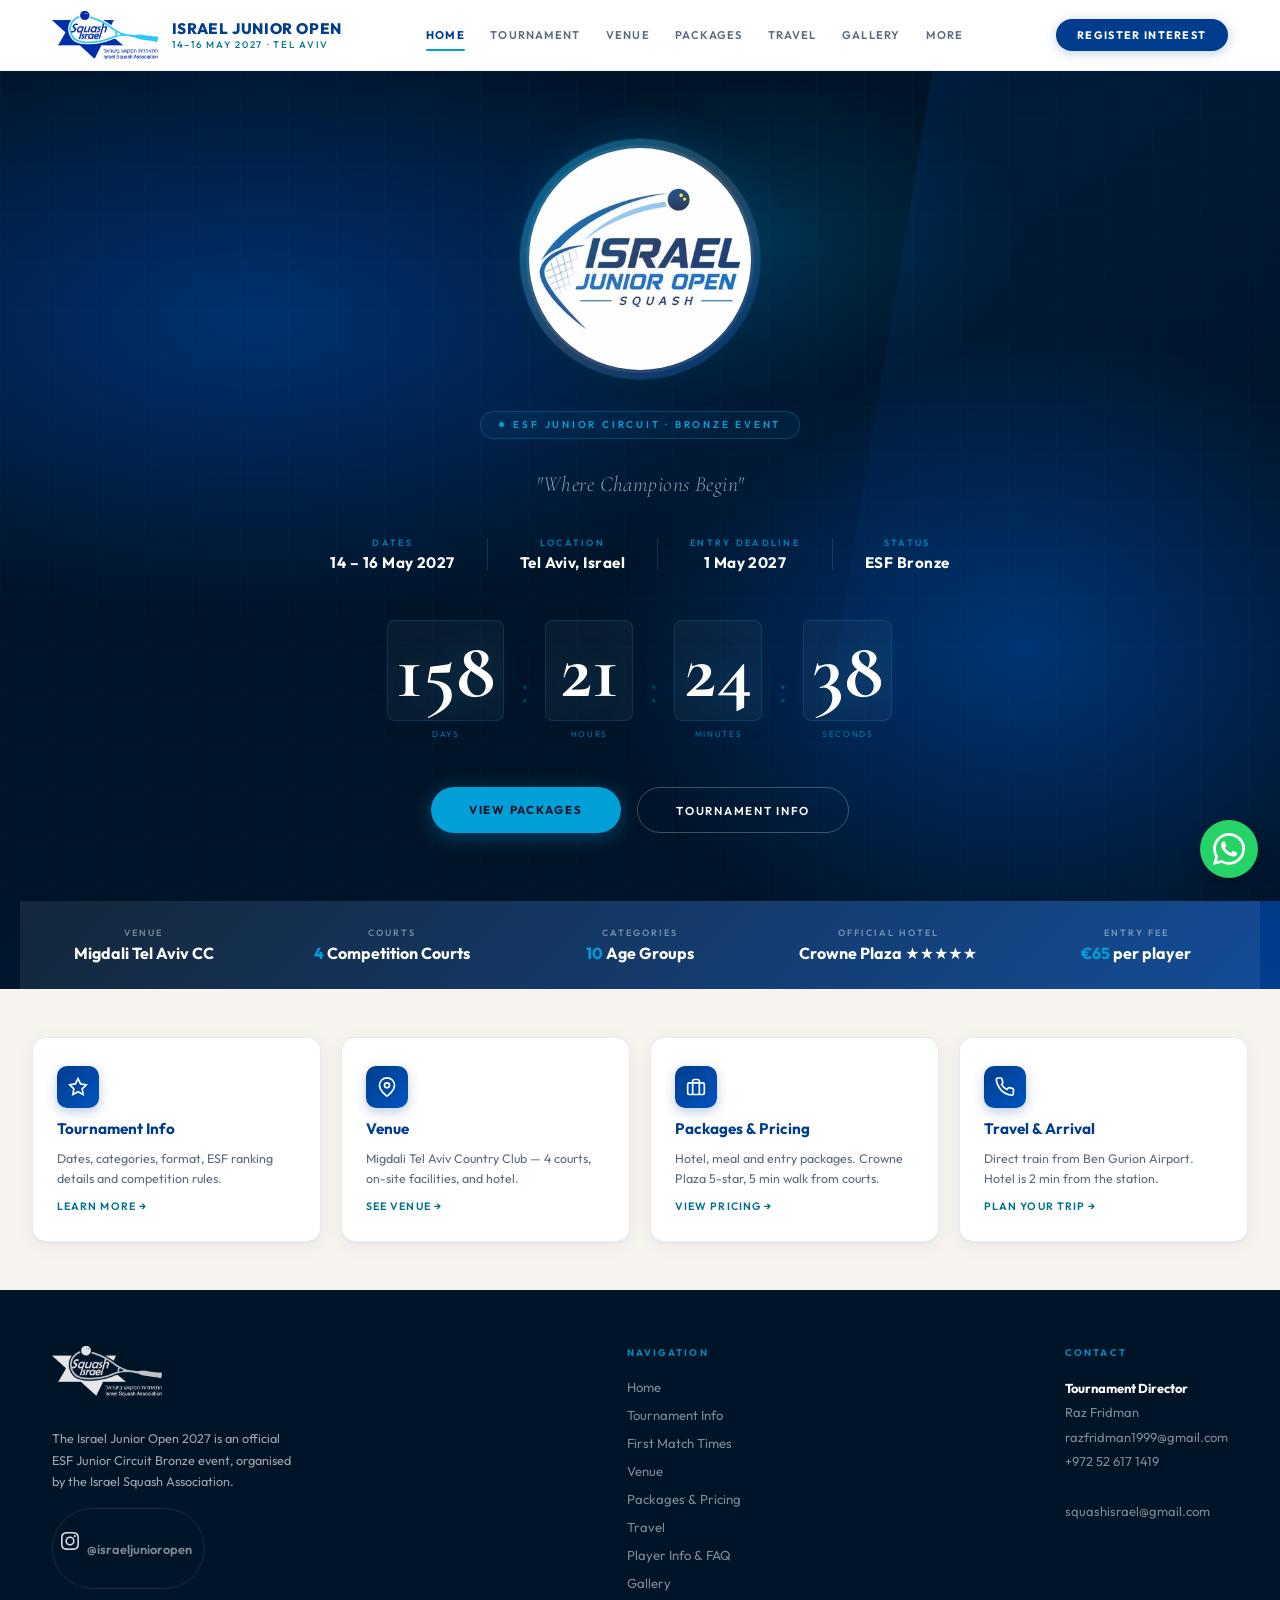
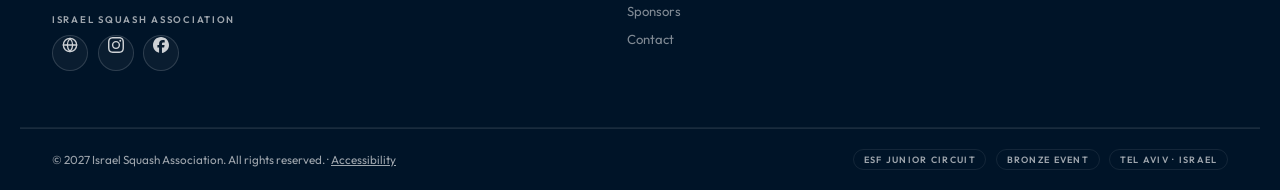
==== commit 2390a51f: "AI/SEO (GEO): FAQPage + WebSite schema, llms.txt, AI-crawler-friendly robots.txt" ====
--- a/index.html
+++ b/index.html
@@ -59,6 +59,23 @@
   }
 }
 </script>
+<script type="application/ld+json">
+{
+  "@context": "https://schema.org",
+  "@type": "WebSite",
+  "name": "Israel Junior Open 2027",
+  "alternateName": "IJO 2027",
+  "url": "https://israeljunioropen.pages.dev/",
+  "inLanguage": "en",
+  "about": "ESF Junior Circuit Bronze squash tournament for boys and girls U11-U19, 14-16 May 2027, Tel Aviv, Israel.",
+  "publisher": {
+    "@type": "SportsOrganization",
+    "name": "Israel Squash Association",
+    "sport": "Squash",
+    "url": "https://www.squashisrael.co.il/"
+  }
+}
+</script>
 </head>
 <body>
 
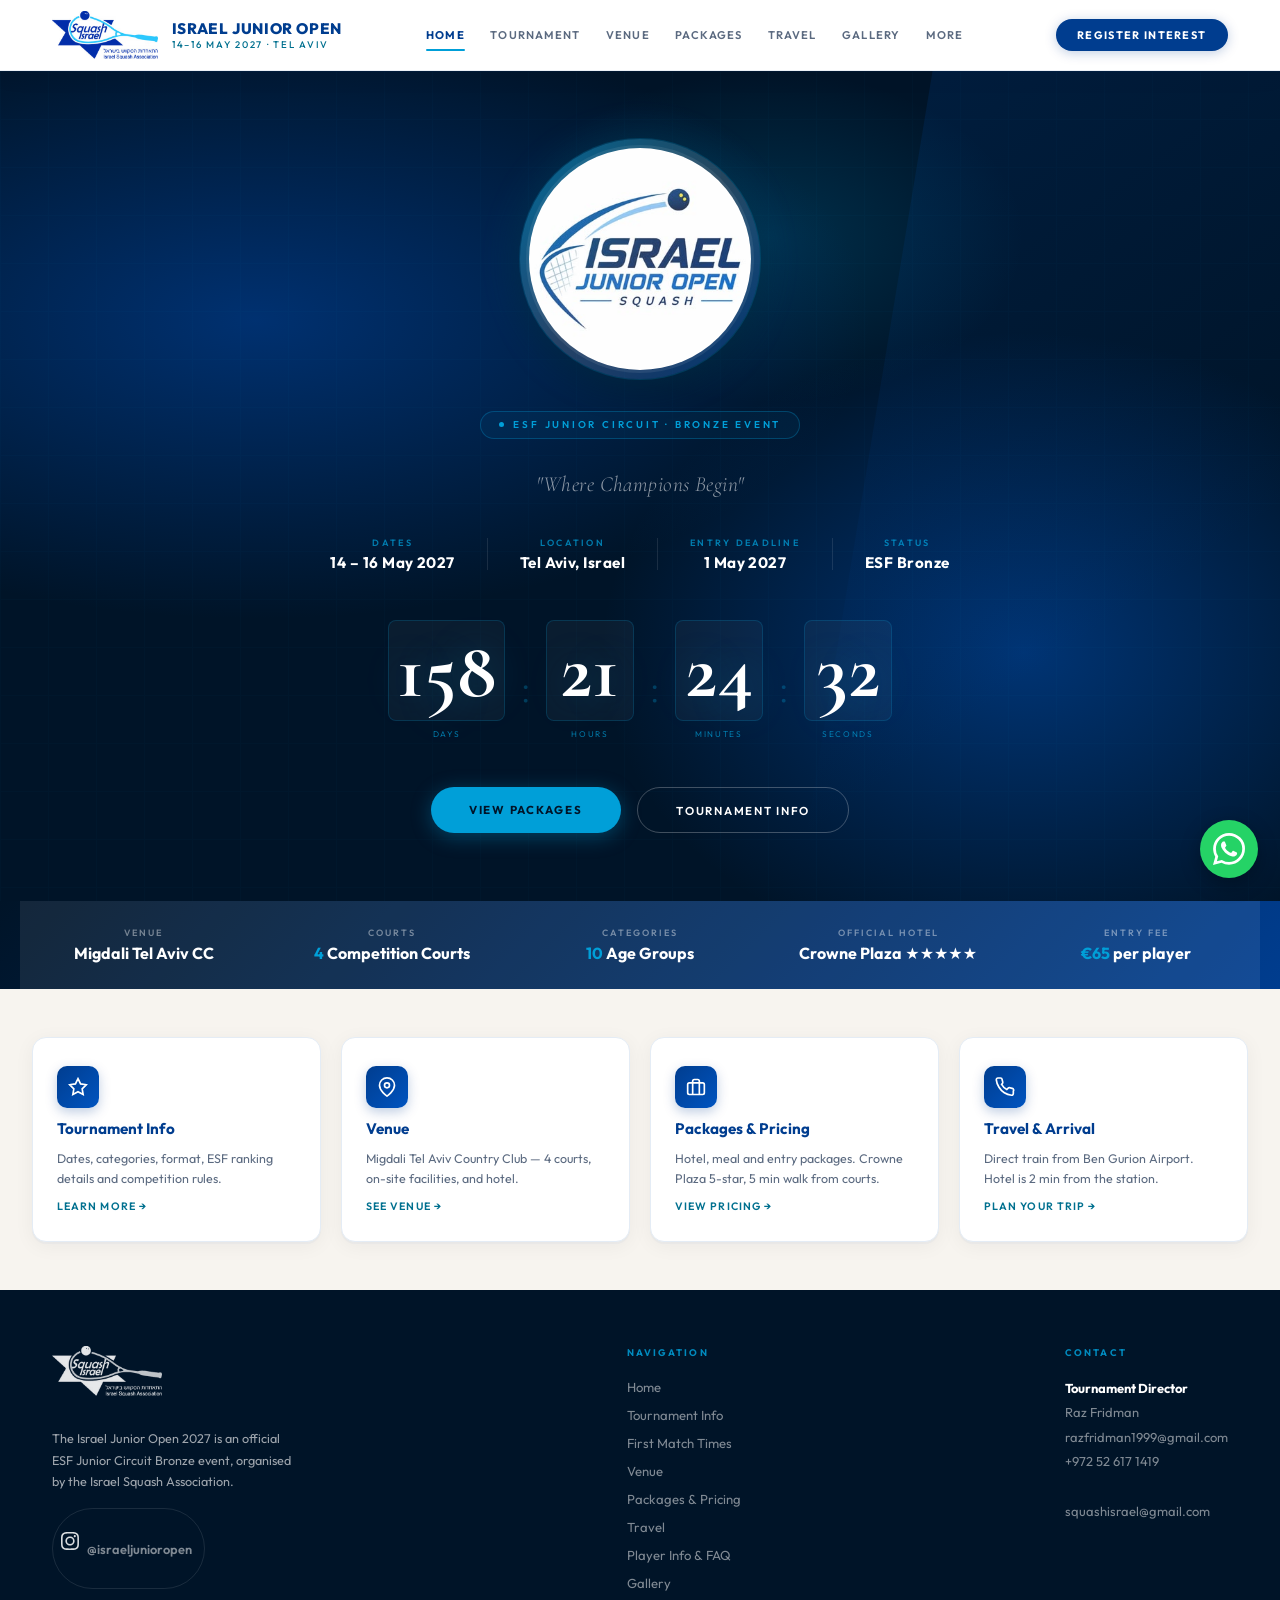
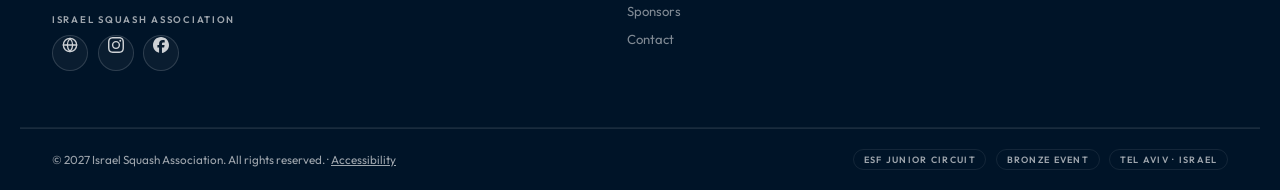
==== commit ee353bdf: "Add google-site-verification meta tag" ====
--- a/index.html
+++ b/index.html
@@ -3,6 +3,7 @@
 <head>
 <meta charset="UTF-8">
 <meta name="viewport" content="width=device-width, initial-scale=1.0">
+<meta name="google-site-verification" content="rZv3g8tGmEXxZEA8Butmvnk4vvn_pvQNcPXPv8cuZnE">
 <title>Israel Junior Open 2027 — ESF Junior Circuit Bronze · Tel Aviv</title>
 <link rel="icon" href="favicon.ico" sizes="any">
 <link rel="apple-touch-icon" href="img/apple-touch-icon.png">
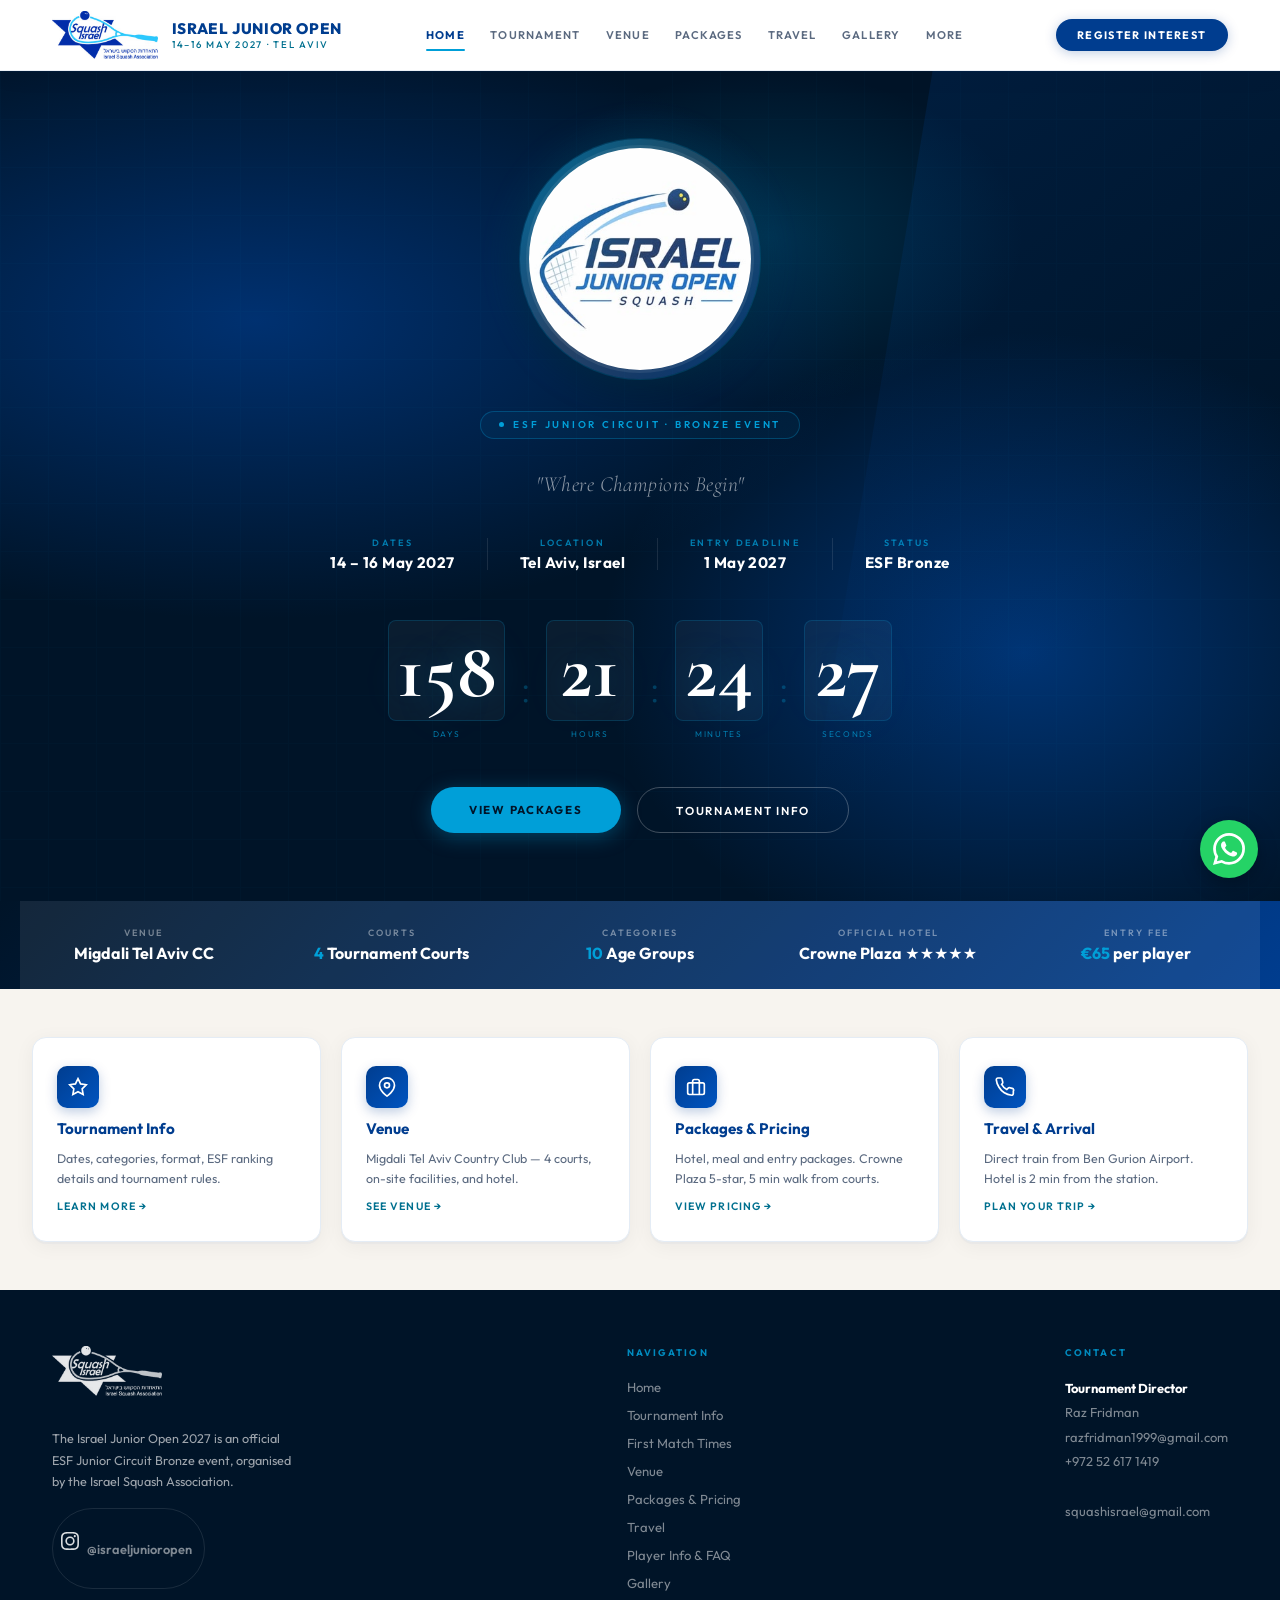
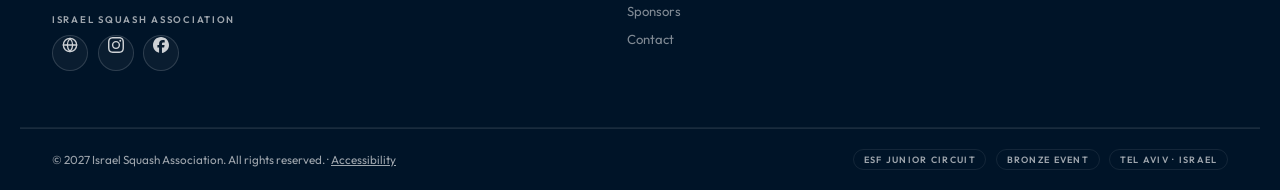
==== commit c72a7741: "Daily play starts 10:00, courts from 08:00; rename 'competition' to 'tournament' site-wide" ====
--- a/index.html
+++ b/index.html
@@ -186,7 +186,7 @@
     </div>
     <div class="strip-item">
       <div class="strip-item-label">Courts</div>
-      <div class="strip-item-value"><span class="accent">4</span> Competition Courts</div>
+      <div class="strip-item-value"><span class="accent">4</span> Tournament Courts</div>
     </div>
     <div class="strip-item">
       <div class="strip-item-label">Categories</div>
@@ -211,7 +211,7 @@
         <svg viewBox="0 0 24 24" fill="none" stroke="currentColor" stroke-width="2"><path d="M12 2l3.09 6.26L22 9.27l-5 4.87 1.18 6.88L12 17.77l-6.18 3.25L7 14.14 2 9.27l6.91-1.01L12 2z"/></svg>
       </div>
       <div class="ql-title">Tournament Info</div>
-      <div class="ql-desc">Dates, categories, format, ESF ranking details and competition rules.</div>
+      <div class="ql-desc">Dates, categories, format, ESF ranking details and tournament rules.</div>
       <div class="ql-arrow">Learn more →</div>
     </a>
     <a href="venue.html" class="ql-card">
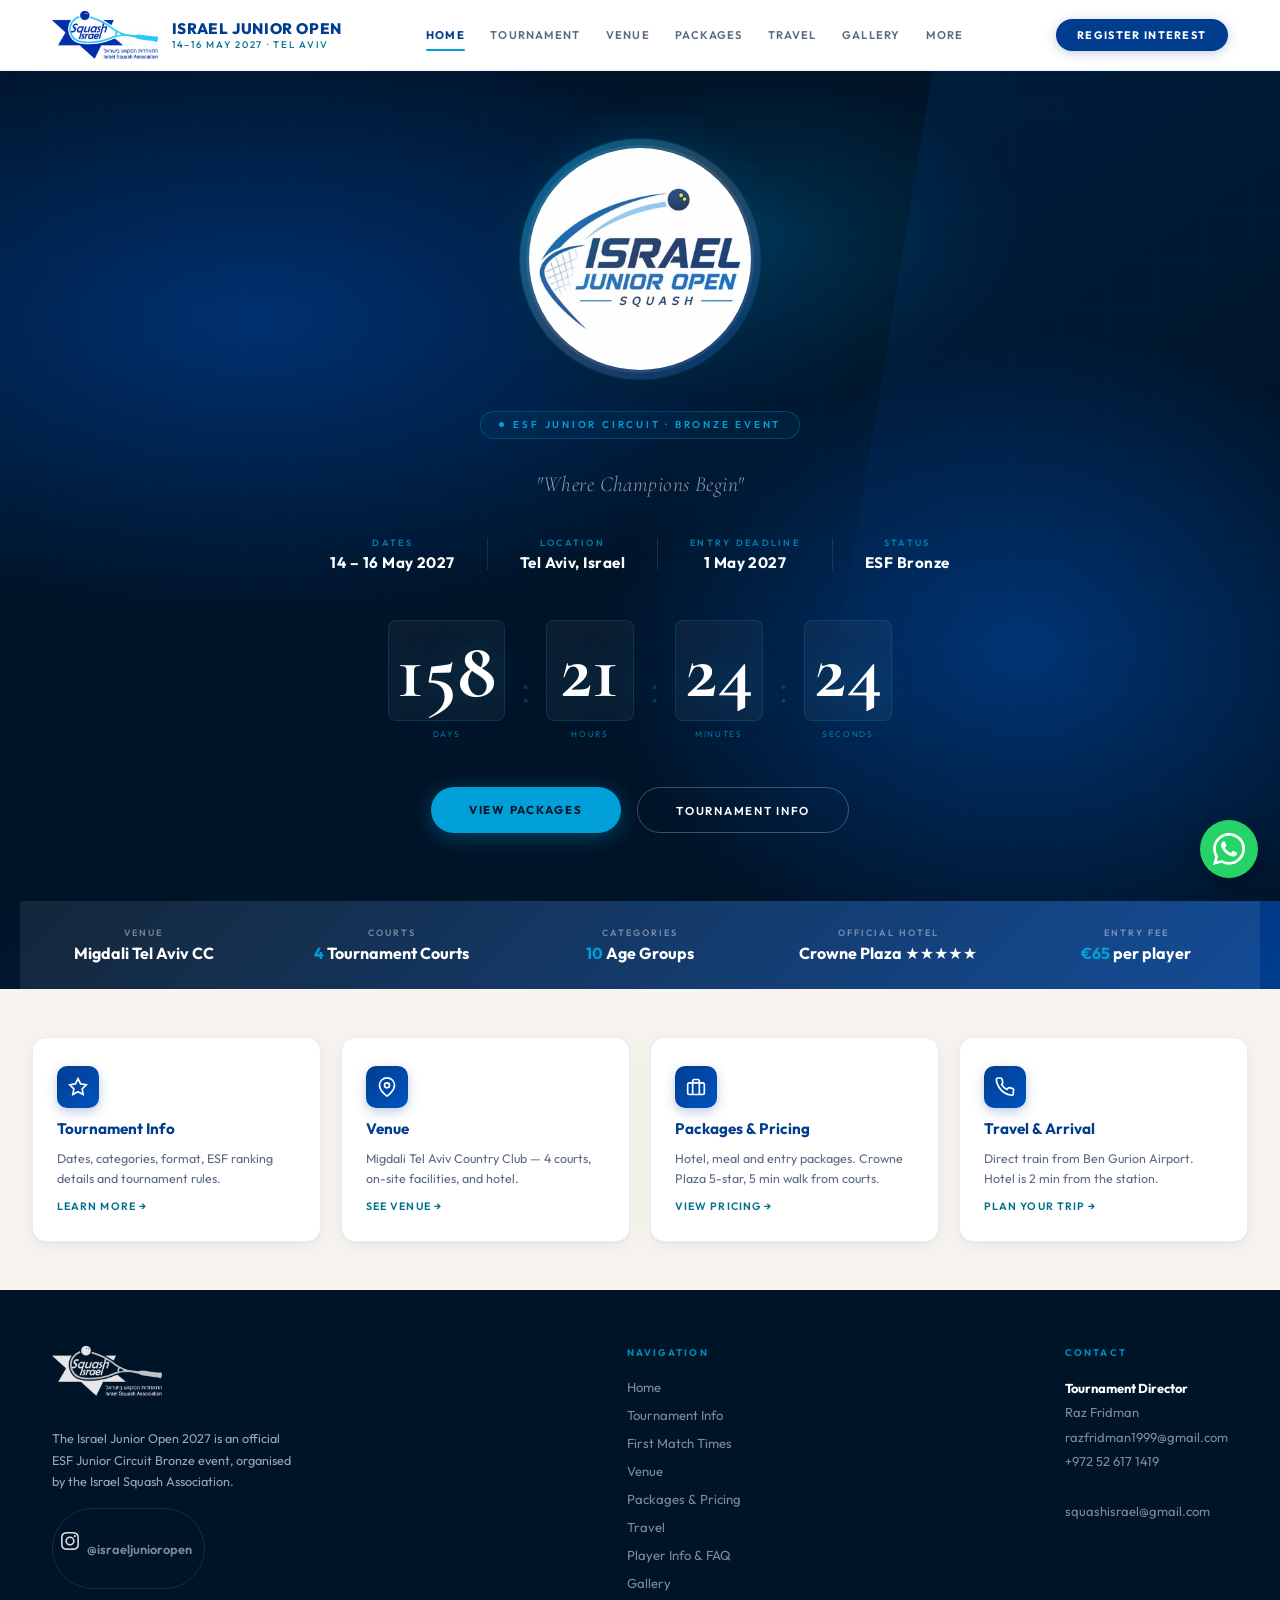
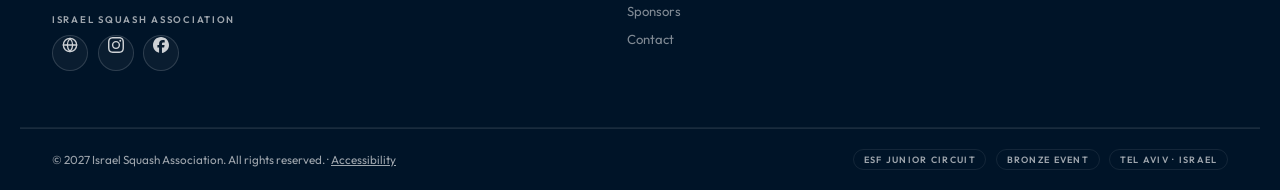
==== commit e71ccc4d: "Add 10:00 start time + timezone to SportsEvent structured data" ====
--- a/index.html
+++ b/index.html
@@ -30,8 +30,8 @@
   "name": "Israel Junior Open 2027",
   "description": "ESF Junior Circuit Bronze junior squash tournament for boys and girls U11-U19.",
   "sport": "Squash",
-  "startDate": "2027-05-14",
-  "endDate": "2027-05-16",
+  "startDate": "2027-05-14T10:00:00+03:00",
+  "endDate": "2027-05-16T18:00:00+03:00",
   "eventStatus": "https://schema.org/EventScheduled",
   "eventAttendanceMode": "https://schema.org/OfflineEventAttendanceMode",
   "image": "https://israeljunioropen.pages.dev/img/og-image.jpg",
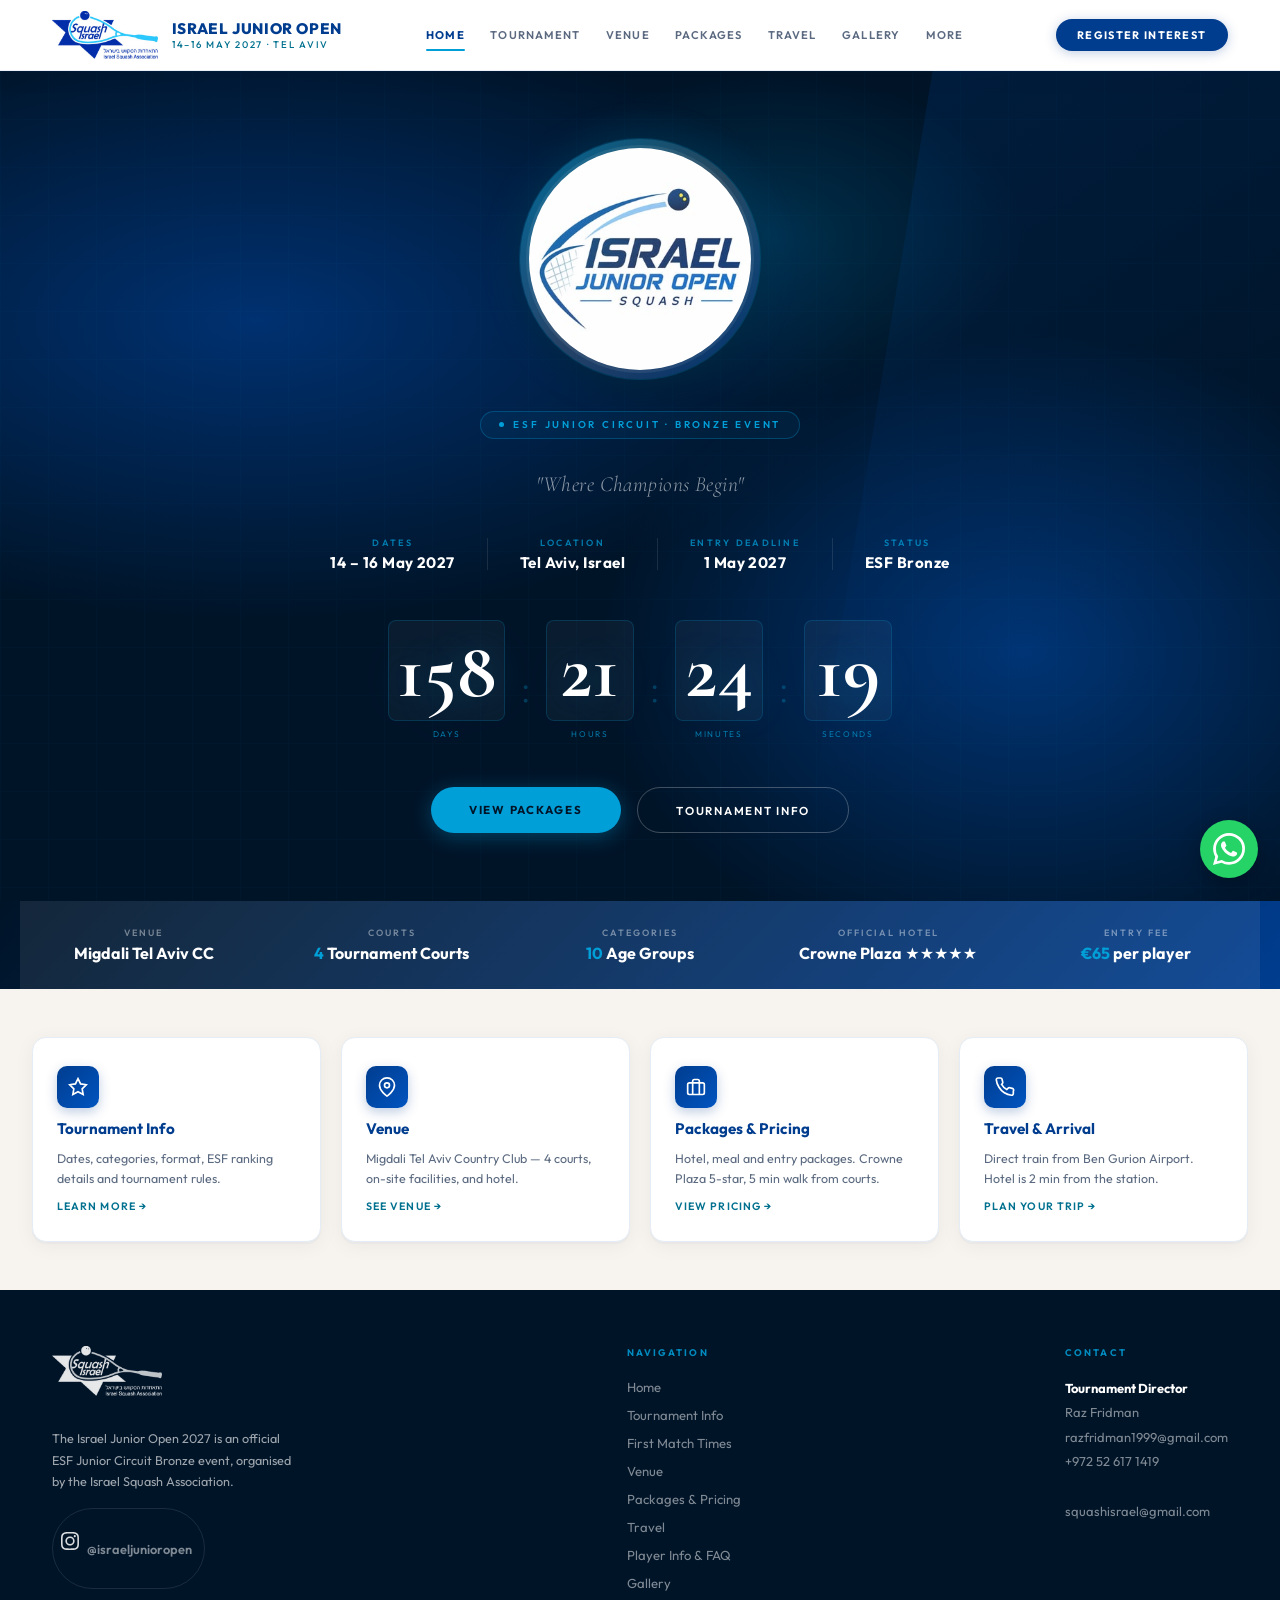
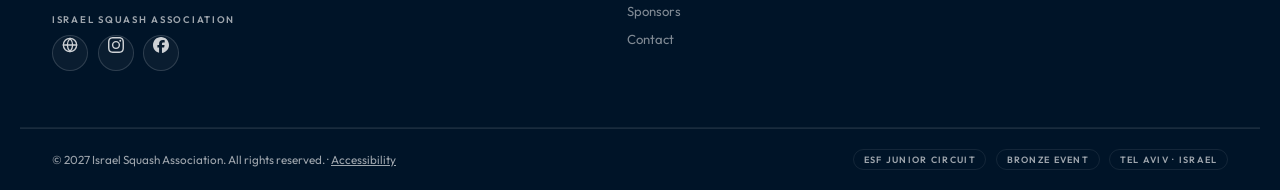
==== commit c75fe154: "Add prize ceremony after finals; refine schema endDate to ~16:00" ====
--- a/index.html
+++ b/index.html
@@ -31,7 +31,7 @@
   "description": "ESF Junior Circuit Bronze junior squash tournament for boys and girls U11-U19.",
   "sport": "Squash",
   "startDate": "2027-05-14T10:00:00+03:00",
-  "endDate": "2027-05-16T18:00:00+03:00",
+  "endDate": "2027-05-16T16:00:00+03:00",
   "eventStatus": "https://schema.org/EventScheduled",
   "eventAttendanceMode": "https://schema.org/OfflineEventAttendanceMode",
   "image": "https://israeljunioropen.pages.dev/img/og-image.jpg",
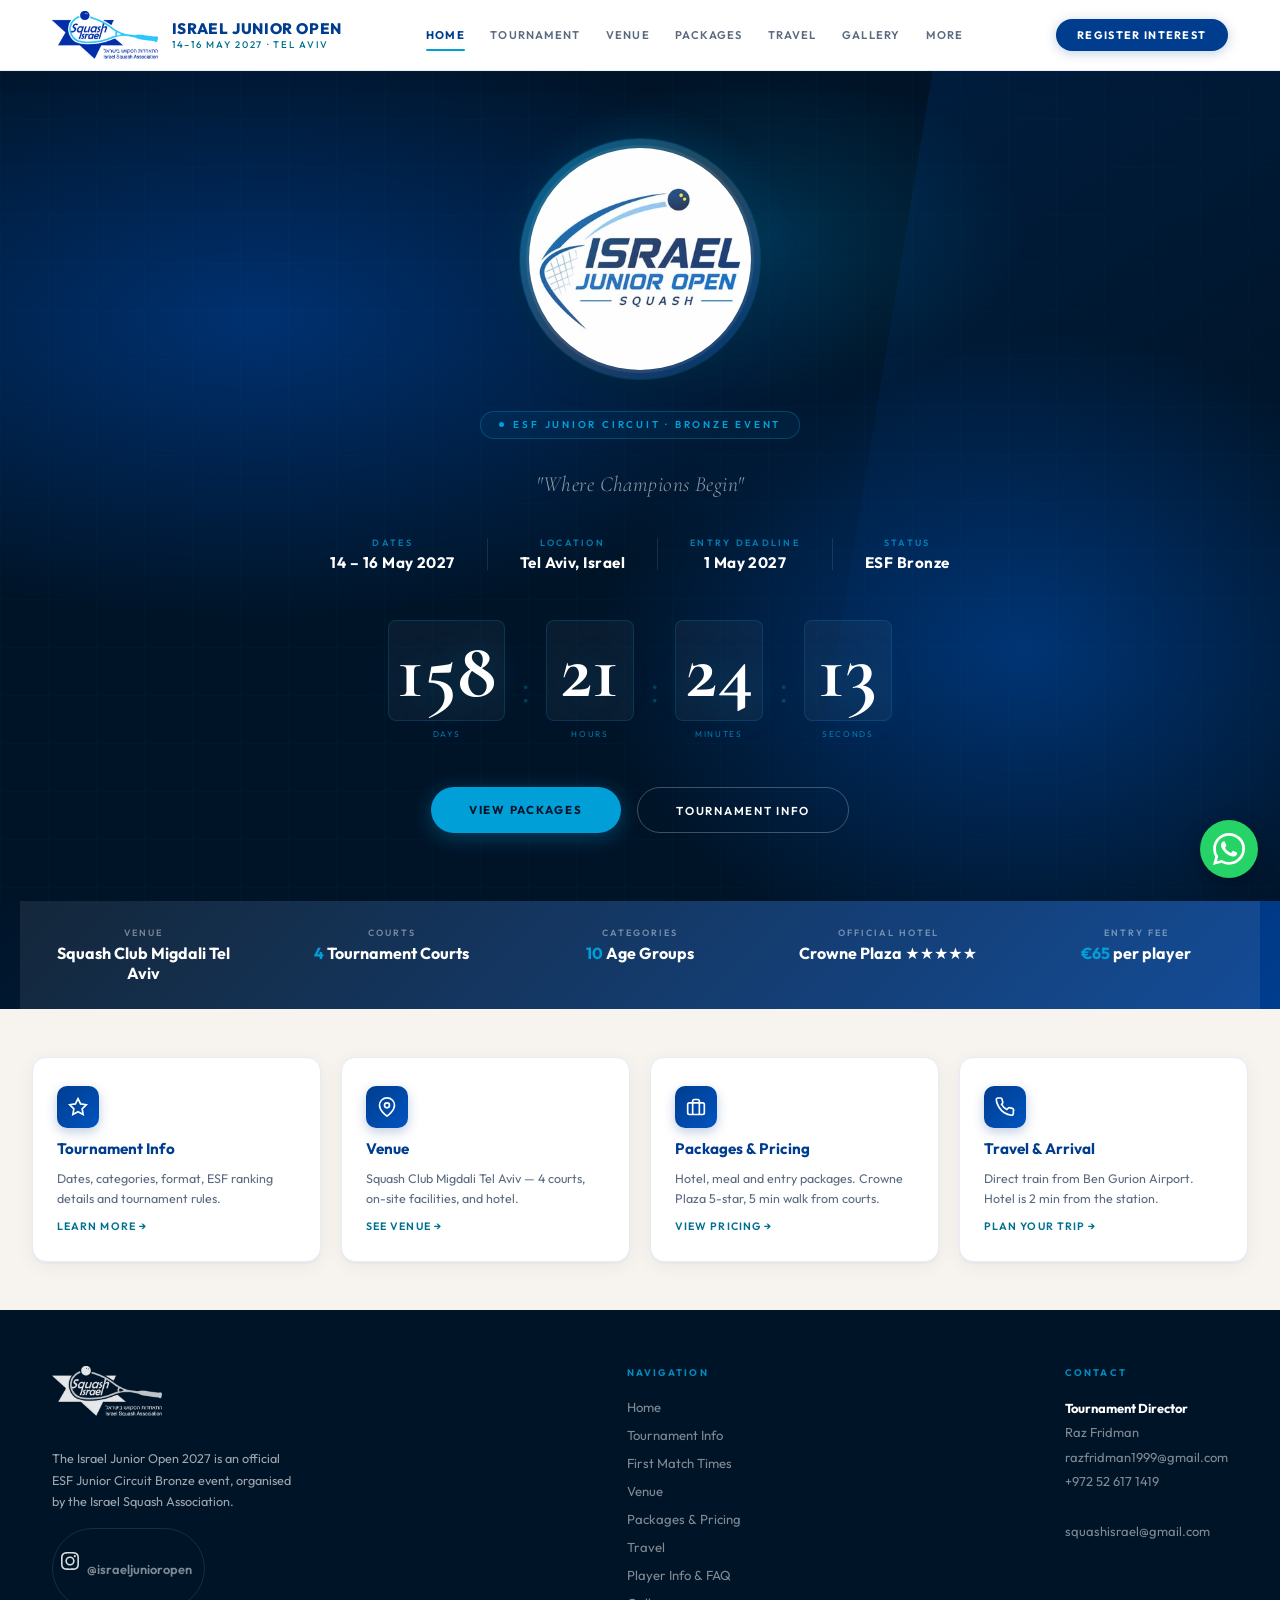
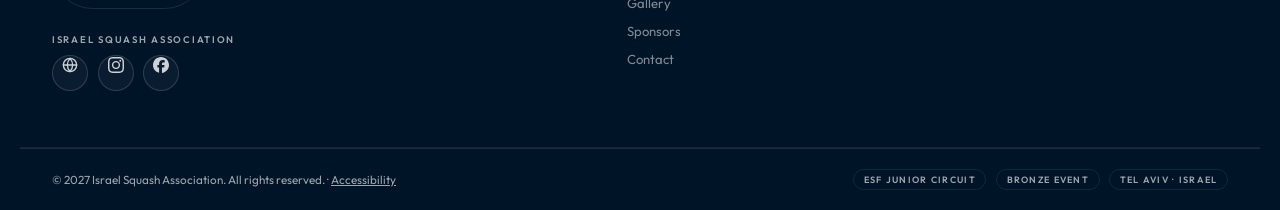
==== commit 89a324a8: "Rename venue to 'Squash Club Migdali Tel Aviv' site-wide (+ schema)" ====
--- a/index.html
+++ b/index.html
@@ -38,7 +38,7 @@
   "url": "https://israeljunioropen.pages.dev/",
   "location": {
     "@type": "Place",
-    "name": "Migdali Tel Aviv Country Club",
+    "name": "Squash Club Migdali Tel Aviv",
     "address": {
       "@type": "PostalAddress",
       "streetAddress": "Nahalat Yitzhak St 18",
@@ -182,7 +182,7 @@
   <div class="home-strip-inner">
     <div class="strip-item">
       <div class="strip-item-label">Venue</div>
-      <div class="strip-item-value">Migdali Tel Aviv CC</div>
+      <div class="strip-item-value">Squash Club Migdali Tel Aviv</div>
     </div>
     <div class="strip-item">
       <div class="strip-item-label">Courts</div>
@@ -219,7 +219,7 @@
         <svg viewBox="0 0 24 24" fill="none" stroke="currentColor" stroke-width="2"><path d="M21 10c0 7-9 13-9 13s-9-6-9-13a9 9 0 0 1 18 0z"/><circle cx="12" cy="10" r="3"/></svg>
       </div>
       <div class="ql-title">Venue</div>
-      <div class="ql-desc">Migdali Tel Aviv Country Club — 4 courts, on-site facilities, and hotel.</div>
+      <div class="ql-desc">Squash Club Migdali Tel Aviv — 4 courts, on-site facilities, and hotel.</div>
       <div class="ql-arrow">See venue →</div>
     </a>
     <a href="packages.html" class="ql-card">
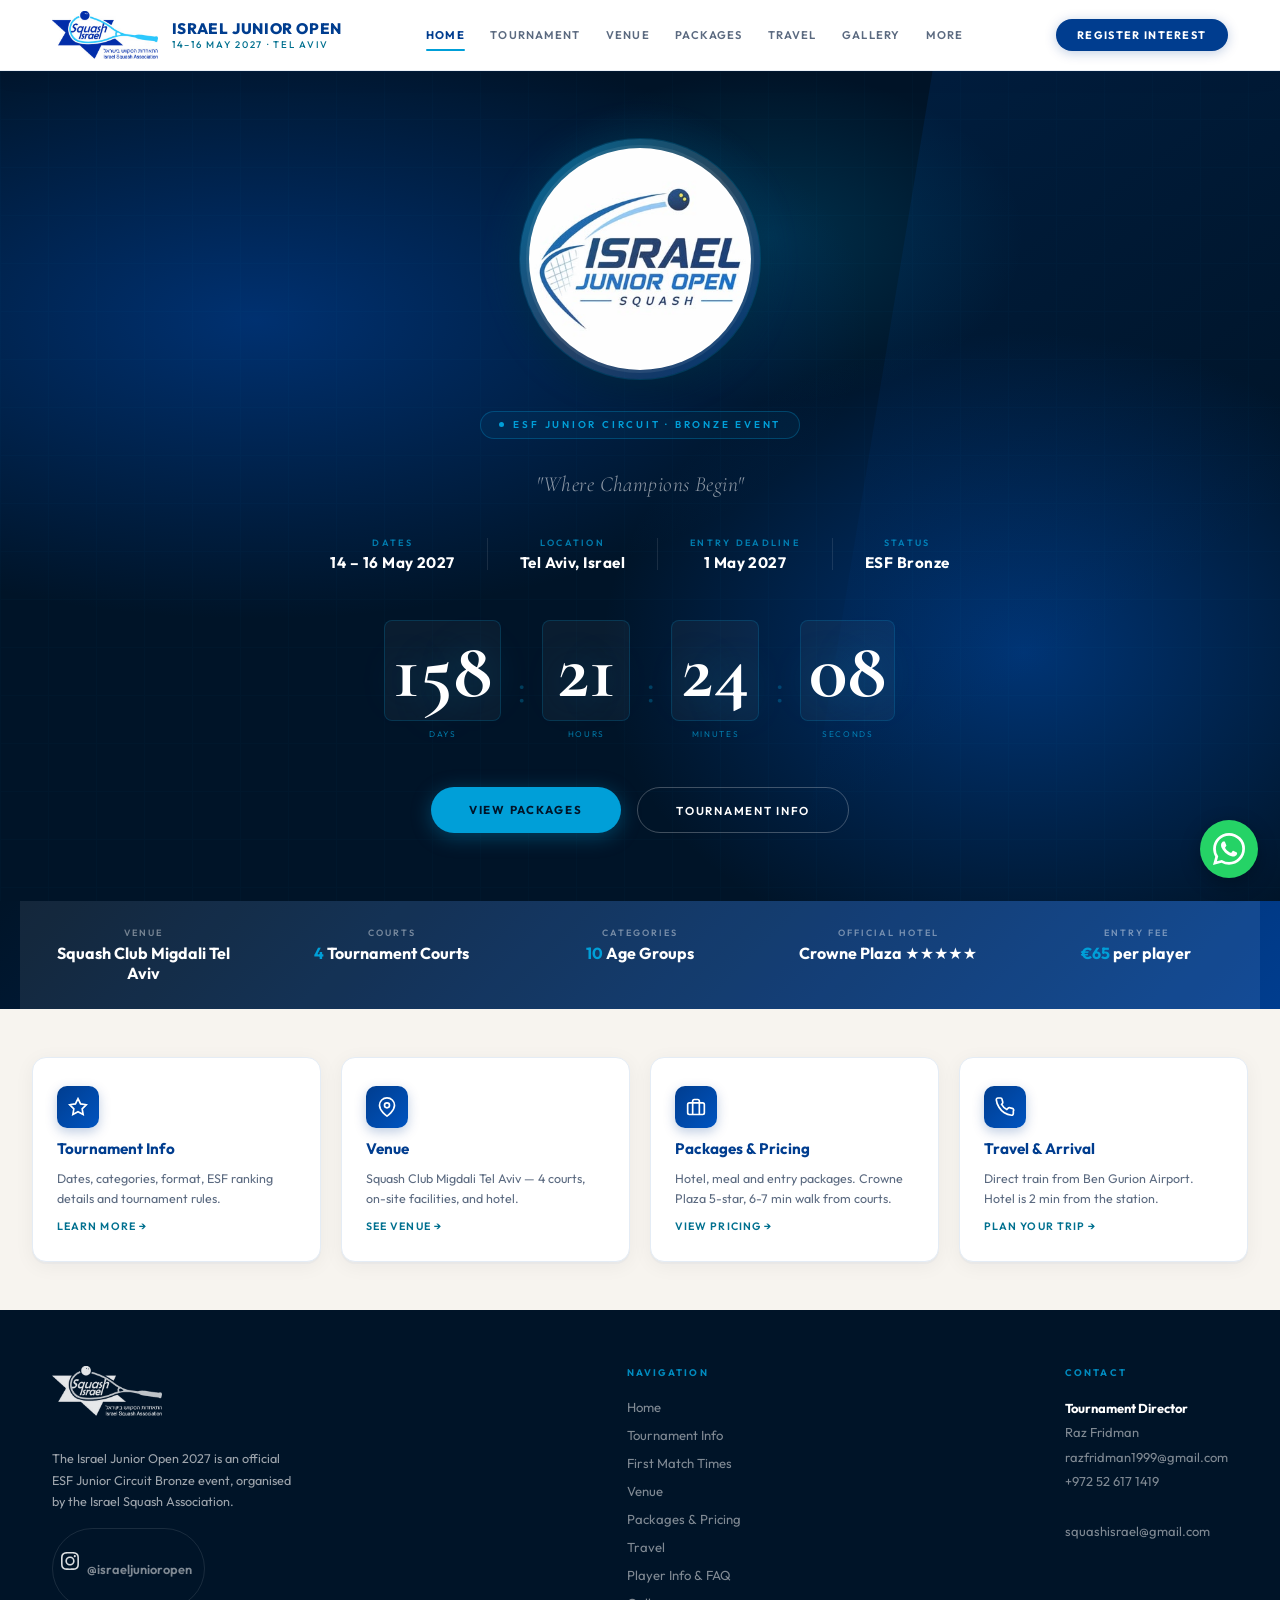
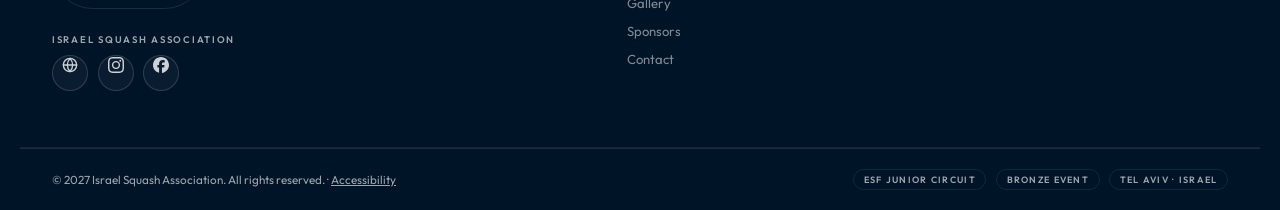
==== commit cac36689: "Update hotel-venue walking time to 6-7 minutes (per organiser)" ====
--- a/index.html
+++ b/index.html
@@ -227,7 +227,7 @@
         <svg viewBox="0 0 24 24" fill="none" stroke="currentColor" stroke-width="2"><rect x="2" y="7" width="20" height="14" rx="2"/><path d="M16 21V5a2 2 0 0 0-2-2h-4a2 2 0 0 0-2 2v16"/></svg>
       </div>
       <div class="ql-title">Packages & Pricing</div>
-      <div class="ql-desc">Hotel, meal and entry packages. Crowne Plaza 5-star, 5 min walk from courts.</div>
+      <div class="ql-desc">Hotel, meal and entry packages. Crowne Plaza 5-star, 6-7 min walk from courts.</div>
       <div class="ql-arrow">View pricing →</div>
     </a>
     <a href="travel.html" class="ql-card">
